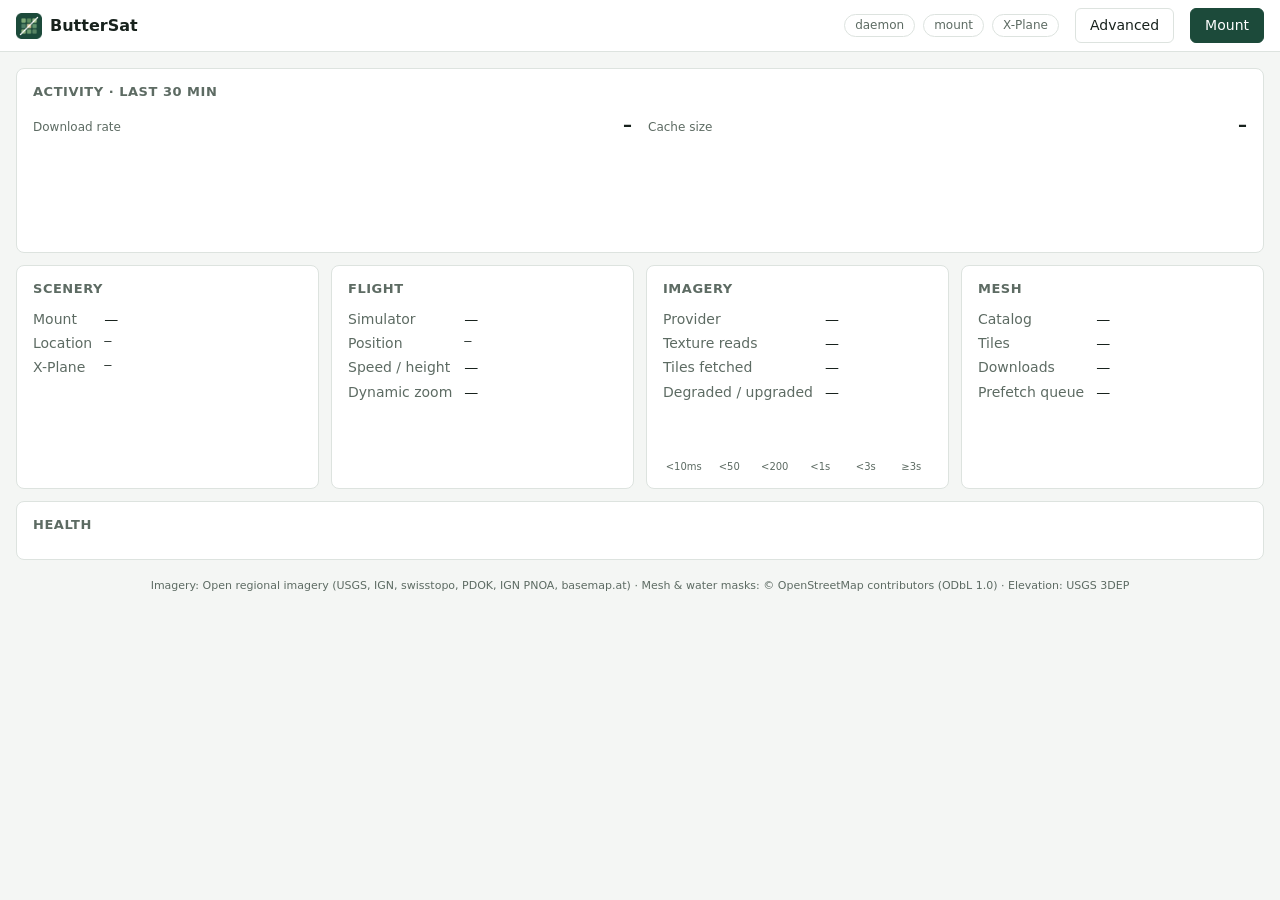
==== crates/xof-ui/ui/index.html @ 01836519 "First-launch dialog: add Bing Maps Aerial (terms acceptance, retirement caveat) Co-Authored-By: Clau" ====
<!doctype html>
<html lang="en">
<head>
  <meta charset="utf-8">
  <meta name="viewport" content="width=device-width, initial-scale=1">
  <title>ButterSat</title>
  <link rel="stylesheet" href="vendor/maplibre-gl-5.24.0/maplibre-gl.css">
  <link rel="stylesheet" href="app.css">
</head>
<body class="simple">
  <header class="topbar">
    <div class="brand"><img src="icon.png" alt=""><span>ButterSat</span></div>
    <div class="pills">
      <span class="pill" id="pill-daemon" title="Background daemon">daemon</span>
      <span class="pill" id="pill-mount" title="Scenery mount">mount</span>
      <span class="pill" id="pill-sim" title="X-Plane 12 Web API">X-Plane</span>
    </div>
    <button id="btn-advanced" title="Show every page: map, flight preparation, packs, settings, logs">Advanced</button>
    <button id="btn-mount" class="primary">Mount</button>
  </header>

  <nav class="side">
    <a href="#overview" class="active">Overview</a>
    <a href="#map">Map</a>
    <a href="#prepare">Prepare flight</a>
    <a href="#packs">Packs</a>
    <a href="#settings">Settings</a>
    <a href="#logs">Logs</a>
    <a href="#about">About</a>
  </nav>

  <main>
    <section id="overview" class="view active">
      <div id="update-banner" class="banner update hidden">
        <span id="update-text"></span>
        <button type="button" id="btn-update" class="primary">Install update</button>
      </div>
      <div id="banner" class="banner hidden"></div>
      <div class="card activity">
        <h3>Activity <span class="muted">· last 30 min</span></h3>
        <div class="charts">
          <figure class="chart" id="ch-rate" aria-label="Download rate over the last 30 minutes">
            <figcaption><span class="label">Download rate</span><span class="value" id="v-rate">–</span></figcaption>
            <svg role="img"></svg>
            <div class="tip hidden"></div>
          </figure>
          <figure class="chart" id="ch-cache" aria-label="Cache size over the last 30 minutes">
            <figcaption><span class="label">Cache size</span><span class="value" id="v-cache">–</span></figcaption>
            <svg role="img"></svg>
            <div class="tip hidden"></div>
          </figure>
        </div>
      </div>
      <div class="grid">
        <div class="card">
          <h3>Scenery</h3>
          <dl>
            <dt>Mount</dt><dd id="o-mounted">—</dd>
            <dt>Location</dt><dd id="o-mountpoint" class="mono">—</dd>
            <dt>X-Plane</dt><dd id="o-xplane" class="mono">—</dd>
          </dl>
        </div>
        <div class="card">
          <h3>Flight</h3>
          <dl>
            <dt>Simulator</dt><dd id="o-sim">—</dd>
            <dt>Position</dt><dd id="o-pos" class="mono">—</dd>
            <dt>Speed / height</dt><dd id="o-spd">—</dd>
            <dt>Dynamic zoom</dt><dd id="o-dz">—</dd>
          </dl>
        </div>
        <div class="card">
          <h3>Imagery</h3>
          <dl>
            <dt>Provider</dt><dd id="o-provider">—</dd>
            <dt>Texture reads</dt><dd id="o-reads">—</dd>
            <dt>Tiles fetched</dt><dd id="o-fetched">—</dd>
            <dt>Degraded / upgraded</dt><dd id="o-degraded">—</dd>
          </dl>
          <div class="hist" id="o-hist" title="Read latency"></div>
          <div class="hist-labels"><span>&lt;10ms</span><span>&lt;50</span><span>&lt;200</span><span>&lt;1s</span><span>&lt;3s</span><span>≥3s</span></div>
        </div>
        <div class="card">
          <h3>Mesh</h3>
          <dl>
            <dt>Catalog</dt><dd id="o-catalog">—</dd>
            <dt>Tiles</dt><dd id="o-tiles">—</dd>
            <dt>Downloads</dt><dd id="o-downloads">—</dd>
            <dt>Prefetch queue</dt><dd id="o-queue">—</dd>
          </dl>
        </div>
      </div>
      <div class="card wide">
        <h3>Health</h3>
        <ul id="health" class="health"></ul>
      </div>
      <footer class="attribution-footer" id="overview-footer">
        <span id="o-attrib-imagery">Imagery: Open regional imagery (USGS, IGN, swisstopo, PDOK, IGN PNOA, basemap.at)</span>
        <span> · </span>
        <span id="o-attrib-mesh">Mesh &amp; water masks: © OpenStreetMap contributors (ODbL 1.0) · Elevation: USGS 3DEP</span>
      </footer>
    </section>

    <section id="map" class="view">
      <div id="mapview"></div>
      <div class="legend">
        <div><i class="sw cat"></i>Mesh available</div>
        <div><i class="sw ready"></i>Mesh downloaded</div>
        <div><i class="sw cache"></i>Imagery cached</div>
        <div><i class="sw pf"></i>Prefetch area</div>
      </div>
    </section>

    <section id="prepare" class="view">
      <div class="card">
        <h3>Prepare departure</h3>
        <p class="muted">Fetch the meshes and imagery around an airport before starting X-Plane, so the first load is quick.</p>
        <form id="f-prepare" class="row">
          <input id="icao" placeholder="ICAO, e.g. KJFK" maxlength="8" autocomplete="off" required>
          <button class="primary">Prepare</button>
        </form>
        <p id="prepare-result" class="result"></p>
      </div>
      <div class="card">
        <h3>SimBrief route</h3>
        <p class="muted">Prefetch meshes and low-resolution imagery along your latest SimBrief flight plan. Flight plan data provided by SimBrief / Navigraph (simbrief.com).</p>
        <form id="f-route" class="row">
          <input id="sb-user" placeholder="SimBrief username or pilot ID" autocomplete="off">
          <button class="primary">Prefetch route</button>
        </form>
        <p id="route-result" class="result"></p>
      </div>
    </section>

    <section id="packs" class="view">
      <div class="card">
        <h3>Imported packs</h3>
        <p class="muted">Optional: Ortho4XP or AutoOrtho packs you built yourself. They take priority over streamed meshes for the tiles they cover.</p>
        <ul id="packs-list" class="list"></ul>
        <button id="btn-import">Import a pack folder…</button>
        <p id="import-result" class="result"></p>
      </div>
      <div class="card">
        <h3>Cache</h3>
        <dl>
          <dt>Imagery</dt><dd id="c-imagery">—</dd>
          <dt>Meshes</dt><dd id="c-mesh">—</dd>
        </dl>
      </div>
    </section>

    <section id="settings" class="view">
      <form id="f-settings" class="card settings">
        <h3>Storage</h3>
        <dl>
          <dt>Cache folder</dt><dd id="st-path" class="mono">–</dd>
          <dt>In use</dt><dd id="st-usage">–</dd>
          <dt>Free on that drive</dt><dd id="st-free">–</dd>
        </dl>
        <div class="row"><button type="button" id="btn-storage">Change folder…</button><span id="st-msg" class="result"></span></div>
        <div id="st-confirm" class="hidden">
          <p id="st-confirm-text"></p>
          <div class="row">
            <button type="button" class="primary" id="st-move">Move the cache there</button>
            <button type="button" id="st-fresh">Start empty there</button>
            <button type="button" id="st-cancel">Cancel</button>
          </div>
        </div>
        <progress id="st-progress" class="hidden" max="100" value="0"></progress>

        <h3>Imagery</h3>
        <label class="check"><input type="checkbox" name="imagery.prefer_open">
          Prefer open government orthophoto imagery where available (US USGS, France IGN, Switzerland swisstopo, Netherlands PDOK, Spain IGN PNOA, Austria basemap.at).</label>
        <label>Global fallback / fixed provider
          <select name="imagery.provider">
            <option value="esri">Esri World Imagery (global fallback — opt-in required)</option>
            <option value="bing">Bing Maps Aerial (global fallback — opt-in required)</option>
            <option value="open">Open regional imagery only (no commercial fallback)</option>
            <option value="usgs">USGS The National Map (US only, public domain)</option>
            <option value="ign">IGN Géoplateforme (France only, Etalab 2.0)</option>
            <option value="swisstopo">swisstopo SWISSIMAGE (Switzerland only, OGD)</option>
            <option value="pdok">PDOK Luchtfoto (Netherlands only, CC BY 4.0)</option>
            <option value="pnoa">IGN PNOA (Spain only, CC BY 4.0)</option>
            <option value="basemap_at">basemap.at (Austria only, CC BY 4.0)</option>
          </select>
        </label>
        <label class="check"><input type="checkbox" name="imagery.provider_notice_accepted">
          <span>I understand that Esri World Imagery and Bing Maps Aerial are commercial services whose public terms do not explicitly grant standalone third-party flight-simulator streaming rights, and I explicitly opt in to fetching from my chosen provider for personal flight-simulation use at my own responsibility. (Until checked, ButterSat never fetches from Esri or Bing.)</span></label>
        <label>Read time budget (ms)<input type="number" name="imagery.deadline_ms" min="200" max="10000" step="100"></label>
        <label>Imagery cache size (GB)<input type="number" name="imagery.cache_size_gb" min="5" max="2000"></label>
        <label>Texture RAM (MB)<input type="number" name="imagery.segment_ram_mb" min="128" max="16384" step="128"></label>

        <h3>Prefetch</h3>
        <label class="check"><input type="checkbox" name="prefetch.enabled"> Prefetch ahead of the aircraft</label>
        <label>Look-ahead (minutes)<input type="number" name="prefetch.lookahead_minutes" min="1" max="30" step="0.5"></label>
        <label class="check"><input type="checkbox" name="prefetch.dynamic_zoom"> Dynamic zoom: lower resolution at cruise</label>
        <label>Dynamic zoom above (ft AGL)<input type="number" name="prefetch.dynamic_zoom_agl_ft" min="1000" max="45000" step="500"></label>
        <label>SimBrief user<input name="simbrief.user" placeholder="optional"></label>

        <h3>Meshes</h3>
        <label class="check"><input type="checkbox" name="mesh.enabled"> Stream meshes from the catalog</label>
        <label>Mesh cache size (GB)<input type="number" name="mesh.cache_size_gb" min="1" max="2000"></label>
        <label>Catalog mirrors (one per line)<textarea name="mesh.mirrors" rows="2"></textarea></label>
        <label>Trusted catalog keys (one per line)<textarea name="mesh.public_keys" rows="2" class="mono"></textarea></label>

        <h3>X-Plane and mount</h3>
        <label>X-Plane 12 folder<input name="xplane.path" placeholder="auto-detected"></label>
        <label>Mount point<input name="mount.path" placeholder="&lt;X-Plane&gt;/Custom Scenery/z_buttersat"></label>
        <label class="check"><input type="checkbox" name="mount.auto_mount"> Mount when the daemon starts</label>
        <label class="check"><input type="checkbox" name="mount.manage_scenery_packs"> Keep the scenery_packs.ini entry up to date</label>
        <label class="check"><input type="checkbox" name="startup.start_at_login"> Start the ButterSat service when I log in</label>

        <div class="row end"><span id="settings-result" class="result"></span><button class="primary">Save</button></div>
      </form>
    </section>

    <section id="logs" class="view">
      <div class="card wide"><h3>Daemon log</h3><pre id="log" class="log"></pre></div>
    </section>

    <section id="about" class="view">
      <div class="card">
        <h3>ButterSat <span id="about-version"></span></h3>
        <p>Streamed orthophoto scenery for X-Plane 12. Open source under the MIT licence.</p>
        <div class="row">
          <button type="button" id="btn-check-update">Check for updates</button>
          <span id="about-update" class="result"></span>
        </div>
        <p id="about-active-attrib" class="muted"></p>
        <ul id="notices" class="list small"></ul>
      </div>
    </section>
  </main>

  <div id="first-run" class="modal hidden" role="dialog" aria-modal="true" aria-labelledby="fr-title">
    <div class="modal-card">
      <h2 id="fr-title">Choose your imagery</h2>
      <p class="muted">ButterSat builds X-Plane's ground textures from aerial imagery. You can change this later in Settings.</p>
      <button type="button" class="choice" id="fr-open">
        <strong>Open imagery (free)</strong>
        <span>Government aerial photos where they exist: USGS in the United States (up to zoom 16, softer around airports), and France, Switzerland, the Netherlands, Spain and Austria. Elsewhere X-Plane's own scenery stays in place.</span>
      </button>
      <button type="button" class="choice" id="fr-esri">
        <strong>Esri World Imagery (sharper, worldwide)</strong>
        <span>Higher resolution almost everywhere, including ZL17 around airports. Esri's terms of use apply to this imagery.</span>
      </button>
      <button type="button" class="choice" id="fr-bing">
        <strong>Bing Maps Aerial (worldwide)</strong>
        <span>Microsoft's aerial imagery, similar coverage to Esri. Microsoft's terms of use apply, and Microsoft is winding down this service, so it may stop working.</span>
      </button>
      <label class="check fr-accept hidden" id="fr-accept-row"><input type="checkbox" id="fr-accept">
        I have read <a href="#" id="fr-terms"><span id="fr-terms-name">Esri's</span> terms of use</a> and use the imagery for personal flight simulation only.</label>
      <div class="row end">
        <span id="fr-result" class="result"></span>
        <button type="button" class="primary hidden" id="fr-confirm">Use Esri imagery</button>
      </div>
    </div>
  </div>

  <script src="vendor/maplibre-gl-5.24.0/maplibre-gl.js"></script>
  <script src="app.js"></script>
</body>
</html>
---- crates/xof-ui/ui/vendor/maplibre-gl-5.24.0/maplibre-gl.css ----
.maplibregl-map{font:12px/20px Helvetica Neue,Arial,Helvetica,sans-serif;overflow:hidden;position:relative;-webkit-tap-highlight-color:rgb(0 0 0/0)}.maplibregl-canvas{left:0;position:absolute;top:0}.maplibregl-map:fullscreen{height:100%;width:100%}.maplibregl-ctrl-group button.maplibregl-ctrl-compass{touch-action:none}.maplibregl-canvas-container.maplibregl-interactive,.maplibregl-ctrl-group button.maplibregl-ctrl-compass{cursor:grab;-webkit-user-select:none;-moz-user-select:none;user-select:none}.maplibregl-canvas-container.maplibregl-interactive.maplibregl-track-pointer{cursor:pointer}.maplibregl-canvas-container.maplibregl-interactive:active,.maplibregl-ctrl-group button.maplibregl-ctrl-compass:active{cursor:grabbing}.maplibregl-canvas-container.maplibregl-touch-zoom-rotate,.maplibregl-canvas-container.maplibregl-touch-zoom-rotate .maplibregl-canvas{touch-action:pan-x pan-y}.maplibregl-canvas-container.maplibregl-touch-drag-pan,.maplibregl-canvas-container.maplibregl-touch-drag-pan .maplibregl-canvas{touch-action:pinch-zoom}.maplibregl-canvas-container.maplibregl-touch-zoom-rotate.maplibregl-touch-drag-pan,.maplibregl-canvas-container.maplibregl-touch-zoom-rotate.maplibregl-touch-drag-pan .maplibregl-canvas{touch-action:none}.maplibregl-canvas-container.maplibregl-touch-drag-pan.maplibregl-cooperative-gestures,.maplibregl-canvas-container.maplibregl-touch-drag-pan.maplibregl-cooperative-gestures .maplibregl-canvas{touch-action:pan-x pan-y}.maplibregl-ctrl-bottom-left,.maplibregl-ctrl-bottom-right,.maplibregl-ctrl-top-left,.maplibregl-ctrl-top-right{pointer-events:none;position:absolute;z-index:2}.maplibregl-ctrl-top-left{left:0;top:0}.maplibregl-ctrl-top-right{right:0;top:0}.maplibregl-ctrl-bottom-left{bottom:0;left:0}.maplibregl-ctrl-bottom-right{bottom:0;right:0}.maplibregl-ctrl{clear:both;pointer-events:auto;transform:translate(0)}.maplibregl-ctrl-top-left .maplibregl-ctrl{float:left;margin:10px 0 0 10px}.maplibregl-ctrl-top-right .maplibregl-ctrl{float:right;margin:10px 10px 0 0}.maplibregl-ctrl-bottom-left .maplibregl-ctrl{float:left;margin:0 0 10px 10px}.maplibregl-ctrl-bottom-right .maplibregl-ctrl{float:right;margin:0 10px 10px 0}.maplibregl-ctrl-group{background:#fff;border-radius:4px}.maplibregl-ctrl-group:not(:empty){box-shadow:0 0 0 2px rgba(0,0,0,.1)}@media (forced-colors:active){.maplibregl-ctrl-group:not(:empty){box-shadow:0 0 0 2px ButtonText}}.maplibregl-ctrl-group button{background-color:transparent;border:0;box-sizing:border-box;cursor:pointer;display:block;height:29px;outline:none;padding:0;width:29px}.maplibregl-ctrl-group button+button{border-top:1px solid #ddd}.maplibregl-ctrl button .maplibregl-ctrl-icon{background-position:50%;background-repeat:no-repeat;display:block;height:100%;width:100%}@media (forced-colors:active){.maplibregl-ctrl-icon{background-color:transparent}.maplibregl-ctrl-group button+button{border-top:1px solid ButtonText}}.maplibregl-ctrl button::-moz-focus-inner{border:0;padding:0}.maplibregl-ctrl-attrib-button:focus,.maplibregl-ctrl-group button:focus{box-shadow:0 0 2px 2px #0096ff}.maplibregl-ctrl button:disabled{cursor:not-allowed}.maplibregl-ctrl button:disabled .maplibregl-ctrl-icon{opacity:.25}@media (hover:hover){.maplibregl-ctrl button:not(:disabled):hover{background-color:rgba(0,0,0,.05)}}.maplibregl-ctrl button:not(:disabled):active{background-color:rgba(0,0,0,.05)}.maplibregl-ctrl-group button:focus:focus-visible{box-shadow:0 0 2px 2px #0096ff}.maplibregl-ctrl-group button:focus:not(:focus-visible){box-shadow:none}.maplibregl-ctrl-group button:focus:first-child{border-radius:4px 4px 0 0}.maplibregl-ctrl-group button:focus:last-child{border-radius:0 0 4px 4px}.maplibregl-ctrl-group button:focus:only-child{border-radius:inherit}.maplibregl-ctrl button.maplibregl-ctrl-zoom-out .maplibregl-ctrl-icon{background-image:url("data:image/svg+xml;charset=utf-8,%3Csvg xmlns='http://www.w3.org/2000/svg' width='29' height='29' fill='%23333' viewBox='0 0 29 29'%3E%3Cpath d='M10 13c-.75 0-1.5.75-1.5 1.5S9.25 16 10 16h9c.75 0 1.5-.75 1.5-1.5S19.75 13 19 13z'/%3E%3C/svg%3E")}.maplibregl-ctrl button.maplibregl-ctrl-zoom-in .maplibregl-ctrl-icon{background-image:url("data:image/svg+xml;charset=utf-8,%3Csvg xmlns='http://www.w3.org/2000/svg' width='29' height='29' fill='%23333' viewBox='0 0 29 29'%3E%3Cpath d='M14.5 8.5c-.75 0-1.5.75-1.5 1.5v3h-3c-.75 0-1.5.75-1.5 1.5S9.25 16 10 16h3v3c0 .75.75 1.5 1.5 1.5S16 19.75 16 19v-3h3c.75 0 1.5-.75 1.5-1.5S19.75 13 19 13h-3v-3c0-.75-.75-1.5-1.5-1.5'/%3E%3C/svg%3E")}@media (forced-colors:active){.maplibregl-ctrl button.maplibregl-ctrl-zoom-out .maplibregl-ctrl-icon{background-image:url("data:image/svg+xml;charset=utf-8,%3Csvg xmlns='http://www.w3.org/2000/svg' width='29' height='29' fill='%23fff' viewBox='0 0 29 29'%3E%3Cpath d='M10 13c-.75 0-1.5.75-1.5 1.5S9.25 16 10 16h9c.75 0 1.5-.75 1.5-1.5S19.75 13 19 13z'/%3E%3C/svg%3E")}.maplibregl-ctrl button.maplibregl-ctrl-zoom-in .maplibregl-ctrl-icon{background-image:url("data:image/svg+xml;charset=utf-8,%3Csvg xmlns='http://www.w3.org/2000/svg' width='29' height='29' fill='%23fff' viewBox='0 0 29 29'%3E%3Cpath d='M14.5 8.5c-.75 0-1.5.75-1.5 1.5v3h-3c-.75 0-1.5.75-1.5 1.5S9.25 16 10 16h3v3c0 .75.75 1.5 1.5 1.5S16 19.75 16 19v-3h3c.75 0 1.5-.75 1.5-1.5S19.75 13 19 13h-3v-3c0-.75-.75-1.5-1.5-1.5'/%3E%3C/svg%3E")}}@media (forced-colors:active) and (prefers-color-scheme:light){.maplibregl-ctrl button.maplibregl-ctrl-zoom-out .maplibregl-ctrl-icon{background-image:url("data:image/svg+xml;charset=utf-8,%3Csvg xmlns='http://www.w3.org/2000/svg' width='29' height='29' viewBox='0 0 29 29'%3E%3Cpath d='M10 13c-.75 0-1.5.75-1.5 1.5S9.25 16 10 16h9c.75 0 1.5-.75 1.5-1.5S19.75 13 19 13z'/%3E%3C/svg%3E")}.maplibregl-ctrl button.maplibregl-ctrl-zoom-in .maplibregl-ctrl-icon{background-image:url("data:image/svg+xml;charset=utf-8,%3Csvg xmlns='http://www.w3.org/2000/svg' width='29' height='29' viewBox='0 0 29 29'%3E%3Cpath d='M14.5 8.5c-.75 0-1.5.75-1.5 1.5v3h-3c-.75 0-1.5.75-1.5 1.5S9.25 16 10 16h3v3c0 .75.75 1.5 1.5 1.5S16 19.75 16 19v-3h3c.75 0 1.5-.75 1.5-1.5S19.75 13 19 13h-3v-3c0-.75-.75-1.5-1.5-1.5'/%3E%3C/svg%3E")}}.maplibregl-ctrl button.maplibregl-ctrl-fullscreen .maplibregl-ctrl-icon{background-image:url("data:image/svg+xml;charset=utf-8,%3Csvg xmlns='http://www.w3.org/2000/svg' width='29' height='29' fill='%23333' viewBox='0 0 29 29'%3E%3Cpath d='M24 16v5.5c0 1.75-.75 2.5-2.5 2.5H16v-1l3-1.5-4-5.5 1-1 5.5 4 1.5-3zM6 16l1.5 3 5.5-4 1 1-4 5.5 3 1.5v1H7.5C5.75 24 5 23.25 5 21.5V16zm7-11v1l-3 1.5 4 5.5-1 1-5.5-4L6 13H5V7.5C5 5.75 5.75 5 7.5 5zm11 2.5c0-1.75-.75-2.5-2.5-2.5H16v1l3 1.5-4 5.5 1 1 5.5-4 1.5 3h1z'/%3E%3C/svg%3E")}.maplibregl-ctrl button.maplibregl-ctrl-shrink .maplibregl-ctrl-icon{background-image:url("data:image/svg+xml;charset=utf-8,%3Csvg xmlns='http://www.w3.org/2000/svg' width='29' height='29' viewBox='0 0 29 29'%3E%3Cpath d='M18.5 16c-1.75 0-2.5.75-2.5 2.5V24h1l1.5-3 5.5 4 1-1-4-5.5 3-1.5v-1zM13 18.5c0-1.75-.75-2.5-2.5-2.5H5v1l3 1.5L4 24l1 1 5.5-4 1.5 3h1zm3-8c0 1.75.75 2.5 2.5 2.5H24v-1l-3-1.5L25 5l-1-1-5.5 4L17 5h-1zM10.5 13c1.75 0 2.5-.75 2.5-2.5V5h-1l-1.5 3L5 4 4 5l4 5.5L5 12v1z'/%3E%3C/svg%3E")}@media (forced-colors:active){.maplibregl-ctrl button.maplibregl-ctrl-fullscreen .maplibregl-ctrl-icon{background-image:url("data:image/svg+xml;charset=utf-8,%3Csvg xmlns='http://www.w3.org/2000/svg' width='29' height='29' fill='%23fff' viewBox='0 0 29 29'%3E%3Cpath d='M24 16v5.5c0 1.75-.75 2.5-2.5 2.5H16v-1l3-1.5-4-5.5 1-1 5.5 4 1.5-3zM6 16l1.5 3 5.5-4 1 1-4 5.5 3 1.5v1H7.5C5.75 24 5 23.25 5 21.5V16zm7-11v1l-3 1.5 4 5.5-1 1-5.5-4L6 13H5V7.5C5 5.75 5.75 5 7.5 5zm11 2.5c0-1.75-.75-2.5-2.5-2.5H16v1l3 1.5-4 5.5 1 1 5.5-4 1.5 3h1z'/%3E%3C/svg%3E")}.maplibregl-ctrl button.maplibregl-ctrl-shrink .maplibregl-ctrl-icon{background-image:url("data:image/svg+xml;charset=utf-8,%3Csvg xmlns='http://www.w3.org/2000/svg' width='29' height='29' fill='%23fff' viewBox='0 0 29 29'%3E%3Cpath d='M18.5 16c-1.75 0-2.5.75-2.5 2.5V24h1l1.5-3 5.5 4 1-1-4-5.5 3-1.5v-1zM13 18.5c0-1.75-.75-2.5-2.5-2.5H5v1l3 1.5L4 24l1 1 5.5-4 1.5 3h1zm3-8c0 1.75.75 2.5 2.5 2.5H24v-1l-3-1.5L25 5l-1-1-5.5 4L17 5h-1zM10.5 13c1.75 0 2.5-.75 2.5-2.5V5h-1l-1.5 3L5 4 4 5l4 5.5L5 12v1z'/%3E%3C/svg%3E")}}@media (forced-colors:active) and (prefers-color-scheme:light){.maplibregl-ctrl button.maplibregl-ctrl-fullscreen .maplibregl-ctrl-icon{background-image:url("data:image/svg+xml;charset=utf-8,%3Csvg xmlns='http://www.w3.org/2000/svg' width='29' height='29' viewBox='0 0 29 29'%3E%3Cpath d='M24 16v5.5c0 1.75-.75 2.5-2.5 2.5H16v-1l3-1.5-4-5.5 1-1 5.5 4 1.5-3zM6 16l1.5 3 5.5-4 1 1-4 5.5 3 1.5v1H7.5C5.75 24 5 23.25 5 21.5V16zm7-11v1l-3 1.5 4 5.5-1 1-5.5-4L6 13H5V7.5C5 5.75 5.75 5 7.5 5zm11 2.5c0-1.75-.75-2.5-2.5-2.5H16v1l3 1.5-4 5.5 1 1 5.5-4 1.5 3h1z'/%3E%3C/svg%3E")}.maplibregl-ctrl button.maplibregl-ctrl-shrink .maplibregl-ctrl-icon{background-image:url("data:image/svg+xml;charset=utf-8,%3Csvg xmlns='http://www.w3.org/2000/svg' width='29' height='29' viewBox='0 0 29 29'%3E%3Cpath d='M18.5 16c-1.75 0-2.5.75-2.5 2.5V24h1l1.5-3 5.5 4 1-1-4-5.5 3-1.5v-1zM13 18.5c0-1.75-.75-2.5-2.5-2.5H5v1l3 1.5L4 24l1 1 5.5-4 1.5 3h1zm3-8c0 1.75.75 2.5 2.5 2.5H24v-1l-3-1.5L25 5l-1-1-5.5 4L17 5h-1zM10.5 13c1.75 0 2.5-.75 2.5-2.5V5h-1l-1.5 3L5 4 4 5l4 5.5L5 12v1z'/%3E%3C/svg%3E")}}.maplibregl-ctrl button.maplibregl-ctrl-compass .maplibregl-ctrl-icon{background-image:url("data:image/svg+xml;charset=utf-8,%3Csvg xmlns='http://www.w3.org/2000/svg' width='29' height='29' fill='%23333' viewBox='0 0 29 29'%3E%3Cpath d='m10.5 14 4-8 4 8z'/%3E%3Cpath fill='%23ccc' d='m10.5 16 4 8 4-8z'/%3E%3C/svg%3E")}@media (forced-colors:active){.maplibregl-ctrl button.maplibregl-ctrl-compass .maplibregl-ctrl-icon{background-image:url("data:image/svg+xml;charset=utf-8,%3Csvg xmlns='http://www.w3.org/2000/svg' width='29' height='29' fill='%23fff' viewBox='0 0 29 29'%3E%3Cpath d='m10.5 14 4-8 4 8z'/%3E%3Cpath fill='%23ccc' d='m10.5 16 4 8 4-8z'/%3E%3C/svg%3E")}}@media (forced-colors:active) and (prefers-color-scheme:light){.maplibregl-ctrl button.maplibregl-ctrl-compass .maplibregl-ctrl-icon{background-image:url("data:image/svg+xml;charset=utf-8,%3Csvg xmlns='http://www.w3.org/2000/svg' width='29' height='29' viewBox='0 0 29 29'%3E%3Cpath d='m10.5 14 4-8 4 8z'/%3E%3Cpath fill='%23ccc' d='m10.5 16 4 8 4-8z'/%3E%3C/svg%3E")}}.maplibregl-ctrl button.maplibregl-ctrl-globe .maplibregl-ctrl-icon{background-image:url("data:image/svg+xml;charset=utf-8,%3Csvg xmlns='http://www.w3.org/2000/svg' width='22' height='22' fill='none' stroke='%23333' viewBox='0 0 22 22'%3E%3Ccircle cx='11' cy='11' r='8.5'/%3E%3Cpath d='M17.5 11c0 4.819-3.02 8.5-6.5 8.5S4.5 15.819 4.5 11 7.52 2.5 11 2.5s6.5 3.681 6.5 8.5Z'/%3E%3Cpath d='M13.5 11c0 2.447-.331 4.64-.853 6.206-.262.785-.562 1.384-.872 1.777-.314.399-.58.517-.775.517s-.461-.118-.775-.517c-.31-.393-.61-.992-.872-1.777C8.831 15.64 8.5 13.446 8.5 11s.331-4.64.853-6.206c.262-.785.562-1.384.872-1.777.314-.399.58-.517.775-.517s.461.118.775.517c.31.393.61.992.872 1.777.522 1.565.853 3.76.853 6.206Z'/%3E%3Cpath d='M11 7.5c-1.909 0-3.622-.166-4.845-.428-.616-.132-1.08-.283-1.379-.434a1.3 1.3 0 0 1-.224-.138q.07-.058.224-.138c.299-.151.763-.302 1.379-.434C7.378 5.666 9.091 5.5 11 5.5s3.622.166 4.845.428c.616.132 1.08.283 1.379.434.105.053.177.1.224.138q-.07.058-.224.138c-.299.151-.763.302-1.379.434-1.223.262-2.936.428-4.845.428ZM4.486 6.436ZM11 16.5c-1.909 0-3.622-.166-4.845-.428-.616-.132-1.08-.283-1.379-.434a1.3 1.3 0 0 1-.224-.138 1.3 1.3 0 0 1 .224-.138c.299-.151.763-.302 1.379-.434C7.378 14.666 9.091 14.5 11 14.5s3.622.166 4.845.428c.616.132 1.08.283 1.379.434.105.053.177.1.224.138a1.3 1.3 0 0 1-.224.138c-.299.151-.763.302-1.379.434-1.223.262-2.936.428-4.845.428Zm-6.514-1.064ZM11 12.5c-2.46 0-4.672-.222-6.255-.574-.796-.177-1.406-.38-1.805-.59a1.5 1.5 0 0 1-.39-.272.3.3 0 0 1-.047-.064.3.3 0 0 1 .048-.064c.066-.073.189-.167.389-.272.399-.21 1.009-.413 1.805-.59C6.328 9.722 8.54 9.5 11 9.5s4.672.222 6.256.574c.795.177 1.405.38 1.804.59.2.105.323.2.39.272a.3.3 0 0 1 .047.064.3.3 0 0 1-.048.064 1.4 1.4 0 0 1-.389.272c-.399.21-1.009.413-1.804.59-1.584.352-3.796.574-6.256.574Zm-8.501-1.51v.002zm0 .018v.002zm17.002.002v-.002zm0-.018v-.002z'/%3E%3C/svg%3E")}.maplibregl-ctrl button.maplibregl-ctrl-globe-enabled .maplibregl-ctrl-icon{background-image:url("data:image/svg+xml;charset=utf-8,%3Csvg xmlns='http://www.w3.org/2000/svg' width='22' height='22' fill='none' stroke='%2333b5e5' viewBox='0 0 22 22'%3E%3Ccircle cx='11' cy='11' r='8.5'/%3E%3Cpath d='M17.5 11c0 4.819-3.02 8.5-6.5 8.5S4.5 15.819 4.5 11 7.52 2.5 11 2.5s6.5 3.681 6.5 8.5Z'/%3E%3Cpath d='M13.5 11c0 2.447-.331 4.64-.853 6.206-.262.785-.562 1.384-.872 1.777-.314.399-.58.517-.775.517s-.461-.118-.775-.517c-.31-.393-.61-.992-.872-1.777C8.831 15.64 8.5 13.446 8.5 11s.331-4.64.853-6.206c.262-.785.562-1.384.872-1.777.314-.399.58-.517.775-.517s.461.118.775.517c.31.393.61.992.872 1.777.522 1.565.853 3.76.853 6.206Z'/%3E%3Cpath d='M11 7.5c-1.909 0-3.622-.166-4.845-.428-.616-.132-1.08-.283-1.379-.434a1.3 1.3 0 0 1-.224-.138q.07-.058.224-.138c.299-.151.763-.302 1.379-.434C7.378 5.666 9.091 5.5 11 5.5s3.622.166 4.845.428c.616.132 1.08.283 1.379.434.105.053.177.1.224.138q-.07.058-.224.138c-.299.151-.763.302-1.379.434-1.223.262-2.936.428-4.845.428ZM4.486 6.436ZM11 16.5c-1.909 0-3.622-.166-4.845-.428-.616-.132-1.08-.283-1.379-.434a1.3 1.3 0 0 1-.224-.138 1.3 1.3 0 0 1 .224-.138c.299-.151.763-.302 1.379-.434C7.378 14.666 9.091 14.5 11 14.5s3.622.166 4.845.428c.616.132 1.08.283 1.379.434.105.053.177.1.224.138a1.3 1.3 0 0 1-.224.138c-.299.151-.763.302-1.379.434-1.223.262-2.936.428-4.845.428Zm-6.514-1.064ZM11 12.5c-2.46 0-4.672-.222-6.255-.574-.796-.177-1.406-.38-1.805-.59a1.5 1.5 0 0 1-.39-.272.3.3 0 0 1-.047-.064.3.3 0 0 1 .048-.064c.066-.073.189-.167.389-.272.399-.21 1.009-.413 1.805-.59C6.328 9.722 8.54 9.5 11 9.5s4.672.222 6.256.574c.795.177 1.405.38 1.804.59.2.105.323.2.39.272a.3.3 0 0 1 .047.064.3.3 0 0 1-.048.064 1.4 1.4 0 0 1-.389.272c-.399.21-1.009.413-1.804.59-1.584.352-3.796.574-6.256.574Zm-8.501-1.51v.002zm0 .018v.002zm17.002.002v-.002zm0-.018v-.002z'/%3E%3C/svg%3E")}.maplibregl-ctrl button.maplibregl-ctrl-terrain .maplibregl-ctrl-icon{background-image:url("data:image/svg+xml;charset=utf-8,%3Csvg xmlns='http://www.w3.org/2000/svg' width='22' height='22' fill='%23333' viewBox='0 0 22 22'%3E%3Cpath d='m1.754 13.406 4.453-4.851 3.09 3.09 3.281 3.277.969-.969-3.309-3.312 3.844-4.121 6.148 6.886h1.082v-.855l-7.207-8.07-4.84 5.187L6.169 6.57l-5.48 5.965v.871ZM.688 16.844h20.625v1.375H.688Zm0 0'/%3E%3C/svg%3E")}.maplibregl-ctrl button.maplibregl-ctrl-terrain-enabled .maplibregl-ctrl-icon{background-image:url("data:image/svg+xml;charset=utf-8,%3Csvg xmlns='http://www.w3.org/2000/svg' width='22' height='22' fill='%2333b5e5' viewBox='0 0 22 22'%3E%3Cpath d='m1.754 13.406 4.453-4.851 3.09 3.09 3.281 3.277.969-.969-3.309-3.312 3.844-4.121 6.148 6.886h1.082v-.855l-7.207-8.07-4.84 5.187L6.169 6.57l-5.48 5.965v.871ZM.688 16.844h20.625v1.375H.688Zm0 0'/%3E%3C/svg%3E")}.maplibregl-ctrl button.maplibregl-ctrl-geolocate .maplibregl-ctrl-icon{background-image:url("data:image/svg+xml;charset=utf-8,%3Csvg xmlns='http://www.w3.org/2000/svg' width='29' height='29' fill='%23333' viewBox='0 0 20 20'%3E%3Cpath d='M10 4C9 4 9 5 9 5v.1A5 5 0 0 0 5.1 9H5s-1 0-1 1 1 1 1 1h.1A5 5 0 0 0 9 14.9v.1s0 1 1 1 1-1 1-1v-.1a5 5 0 0 0 3.9-3.9h.1s1 0 1-1-1-1-1-1h-.1A5 5 0 0 0 11 5.1V5s0-1-1-1m0 2.5a3.5 3.5 0 1 1 0 7 3.5 3.5 0 1 1 0-7'/%3E%3Ccircle cx='10' cy='10' r='2'/%3E%3C/svg%3E")}.maplibregl-ctrl button.maplibregl-ctrl-geolocate:disabled .maplibregl-ctrl-icon{background-image:url("data:image/svg+xml;charset=utf-8,%3Csvg xmlns='http://www.w3.org/2000/svg' width='29' height='29' fill='%23aaa' viewBox='0 0 20 20'%3E%3Cpath d='M10 4C9 4 9 5 9 5v.1A5 5 0 0 0 5.1 9H5s-1 0-1 1 1 1 1 1h.1A5 5 0 0 0 9 14.9v.1s0 1 1 1 1-1 1-1v-.1a5 5 0 0 0 3.9-3.9h.1s1 0 1-1-1-1-1-1h-.1A5 5 0 0 0 11 5.1V5s0-1-1-1m0 2.5a3.5 3.5 0 1 1 0 7 3.5 3.5 0 1 1 0-7'/%3E%3Ccircle cx='10' cy='10' r='2'/%3E%3Cpath fill='red' d='m14 5 1 1-9 9-1-1z'/%3E%3C/svg%3E")}.maplibregl-ctrl button.maplibregl-ctrl-geolocate.maplibregl-ctrl-geolocate-active .maplibregl-ctrl-icon{background-image:url("data:image/svg+xml;charset=utf-8,%3Csvg xmlns='http://www.w3.org/2000/svg' width='29' height='29' fill='%2333b5e5' viewBox='0 0 20 20'%3E%3Cpath d='M10 4C9 4 9 5 9 5v.1A5 5 0 0 0 5.1 9H5s-1 0-1 1 1 1 1 1h.1A5 5 0 0 0 9 14.9v.1s0 1 1 1 1-1 1-1v-.1a5 5 0 0 0 3.9-3.9h.1s1 0 1-1-1-1-1-1h-.1A5 5 0 0 0 11 5.1V5s0-1-1-1m0 2.5a3.5 3.5 0 1 1 0 7 3.5 3.5 0 1 1 0-7'/%3E%3Ccircle cx='10' cy='10' r='2'/%3E%3C/svg%3E")}.maplibregl-ctrl button.maplibregl-ctrl-geolocate.maplibregl-ctrl-geolocate-active-error .maplibregl-ctrl-icon{background-image:url("data:image/svg+xml;charset=utf-8,%3Csvg xmlns='http://www.w3.org/2000/svg' width='29' height='29' fill='%23e58978' viewBox='0 0 20 20'%3E%3Cpath d='M10 4C9 4 9 5 9 5v.1A5 5 0 0 0 5.1 9H5s-1 0-1 1 1 1 1 1h.1A5 5 0 0 0 9 14.9v.1s0 1 1 1 1-1 1-1v-.1a5 5 0 0 0 3.9-3.9h.1s1 0 1-1-1-1-1-1h-.1A5 5 0 0 0 11 5.1V5s0-1-1-1m0 2.5a3.5 3.5 0 1 1 0 7 3.5 3.5 0 1 1 0-7'/%3E%3Ccircle cx='10' cy='10' r='2'/%3E%3C/svg%3E")}.maplibregl-ctrl button.maplibregl-ctrl-geolocate.maplibregl-ctrl-geolocate-background .maplibregl-ctrl-icon{background-image:url("data:image/svg+xml;charset=utf-8,%3Csvg xmlns='http://www.w3.org/2000/svg' width='29' height='29' fill='%2333b5e5' viewBox='0 0 20 20'%3E%3Cpath d='M10 4C9 4 9 5 9 5v.1A5 5 0 0 0 5.1 9H5s-1 0-1 1 1 1 1 1h.1A5 5 0 0 0 9 14.9v.1s0 1 1 1 1-1 1-1v-.1a5 5 0 0 0 3.9-3.9h.1s1 0 1-1-1-1-1-1h-.1A5 5 0 0 0 11 5.1V5s0-1-1-1m0 2.5a3.5 3.5 0 1 1 0 7 3.5 3.5 0 1 1 0-7'/%3E%3C/svg%3E")}.maplibregl-ctrl button.maplibregl-ctrl-geolocate.maplibregl-ctrl-geolocate-background-error .maplibregl-ctrl-icon{background-image:url("data:image/svg+xml;charset=utf-8,%3Csvg xmlns='http://www.w3.org/2000/svg' width='29' height='29' fill='%23e54e33' viewBox='0 0 20 20'%3E%3Cpath d='M10 4C9 4 9 5 9 5v.1A5 5 0 0 0 5.1 9H5s-1 0-1 1 1 1 1 1h.1A5 5 0 0 0 9 14.9v.1s0 1 1 1 1-1 1-1v-.1a5 5 0 0 0 3.9-3.9h.1s1 0 1-1-1-1-1-1h-.1A5 5 0 0 0 11 5.1V5s0-1-1-1m0 2.5a3.5 3.5 0 1 1 0 7 3.5 3.5 0 1 1 0-7'/%3E%3C/svg%3E")}.maplibregl-ctrl button.maplibregl-ctrl-geolocate.maplibregl-ctrl-geolocate-waiting .maplibregl-ctrl-icon{animation:maplibregl-spin 2s linear infinite}@media (forced-colors:active){.maplibregl-ctrl button.maplibregl-ctrl-geolocate .maplibregl-ctrl-icon{background-image:url("data:image/svg+xml;charset=utf-8,%3Csvg xmlns='http://www.w3.org/2000/svg' width='29' height='29' fill='%23fff' viewBox='0 0 20 20'%3E%3Cpath d='M10 4C9 4 9 5 9 5v.1A5 5 0 0 0 5.1 9H5s-1 0-1 1 1 1 1 1h.1A5 5 0 0 0 9 14.9v.1s0 1 1 1 1-1 1-1v-.1a5 5 0 0 0 3.9-3.9h.1s1 0 1-1-1-1-1-1h-.1A5 5 0 0 0 11 5.1V5s0-1-1-1m0 2.5a3.5 3.5 0 1 1 0 7 3.5 3.5 0 1 1 0-7'/%3E%3Ccircle cx='10' cy='10' r='2'/%3E%3C/svg%3E")}.maplibregl-ctrl button.maplibregl-ctrl-geolocate:disabled .maplibregl-ctrl-icon{background-image:url("data:image/svg+xml;charset=utf-8,%3Csvg xmlns='http://www.w3.org/2000/svg' width='29' height='29' fill='%23999' viewBox='0 0 20 20'%3E%3Cpath d='M10 4C9 4 9 5 9 5v.1A5 5 0 0 0 5.1 9H5s-1 0-1 1 1 1 1 1h.1A5 5 0 0 0 9 14.9v.1s0 1 1 1 1-1 1-1v-.1a5 5 0 0 0 3.9-3.9h.1s1 0 1-1-1-1-1-1h-.1A5 5 0 0 0 11 5.1V5s0-1-1-1m0 2.5a3.5 3.5 0 1 1 0 7 3.5 3.5 0 1 1 0-7'/%3E%3Ccircle cx='10' cy='10' r='2'/%3E%3Cpath fill='red' d='m14 5 1 1-9 9-1-1z'/%3E%3C/svg%3E")}.maplibregl-ctrl button.maplibregl-ctrl-geolocate.maplibregl-ctrl-geolocate-active .maplibregl-ctrl-icon{background-image:url("data:image/svg+xml;charset=utf-8,%3Csvg xmlns='http://www.w3.org/2000/svg' width='29' height='29' fill='%2333b5e5' viewBox='0 0 20 20'%3E%3Cpath d='M10 4C9 4 9 5 9 5v.1A5 5 0 0 0 5.1 9H5s-1 0-1 1 1 1 1 1h.1A5 5 0 0 0 9 14.9v.1s0 1 1 1 1-1 1-1v-.1a5 5 0 0 0 3.9-3.9h.1s1 0 1-1-1-1-1-1h-.1A5 5 0 0 0 11 5.1V5s0-1-1-1m0 2.5a3.5 3.5 0 1 1 0 7 3.5 3.5 0 1 1 0-7'/%3E%3Ccircle cx='10' cy='10' r='2'/%3E%3C/svg%3E")}.maplibregl-ctrl button.maplibregl-ctrl-geolocate.maplibregl-ctrl-geolocate-active-error .maplibregl-ctrl-icon{background-image:url("data:image/svg+xml;charset=utf-8,%3Csvg xmlns='http://www.w3.org/2000/svg' width='29' height='29' fill='%23e58978' viewBox='0 0 20 20'%3E%3Cpath d='M10 4C9 4 9 5 9 5v.1A5 5 0 0 0 5.1 9H5s-1 0-1 1 1 1 1 1h.1A5 5 0 0 0 9 14.9v.1s0 1 1 1 1-1 1-1v-.1a5 5 0 0 0 3.9-3.9h.1s1 0 1-1-1-1-1-1h-.1A5 5 0 0 0 11 5.1V5s0-1-1-1m0 2.5a3.5 3.5 0 1 1 0 7 3.5 3.5 0 1 1 0-7'/%3E%3Ccircle cx='10' cy='10' r='2'/%3E%3C/svg%3E")}.maplibregl-ctrl button.maplibregl-ctrl-geolocate.maplibregl-ctrl-geolocate-background .maplibregl-ctrl-icon{background-image:url("data:image/svg+xml;charset=utf-8,%3Csvg xmlns='http://www.w3.org/2000/svg' width='29' height='29' fill='%2333b5e5' viewBox='0 0 20 20'%3E%3Cpath d='M10 4C9 4 9 5 9 5v.1A5 5 0 0 0 5.1 9H5s-1 0-1 1 1 1 1 1h.1A5 5 0 0 0 9 14.9v.1s0 1 1 1 1-1 1-1v-.1a5 5 0 0 0 3.9-3.9h.1s1 0 1-1-1-1-1-1h-.1A5 5 0 0 0 11 5.1V5s0-1-1-1m0 2.5a3.5 3.5 0 1 1 0 7 3.5 3.5 0 1 1 0-7'/%3E%3C/svg%3E")}.maplibregl-ctrl button.maplibregl-ctrl-geolocate.maplibregl-ctrl-geolocate-background-error .maplibregl-ctrl-icon{background-image:url("data:image/svg+xml;charset=utf-8,%3Csvg xmlns='http://www.w3.org/2000/svg' width='29' height='29' fill='%23e54e33' viewBox='0 0 20 20'%3E%3Cpath d='M10 4C9 4 9 5 9 5v.1A5 5 0 0 0 5.1 9H5s-1 0-1 1 1 1 1 1h.1A5 5 0 0 0 9 14.9v.1s0 1 1 1 1-1 1-1v-.1a5 5 0 0 0 3.9-3.9h.1s1 0 1-1-1-1-1-1h-.1A5 5 0 0 0 11 5.1V5s0-1-1-1m0 2.5a3.5 3.5 0 1 1 0 7 3.5 3.5 0 1 1 0-7'/%3E%3C/svg%3E")}}@media (forced-colors:active) and (prefers-color-scheme:light){.maplibregl-ctrl button.maplibregl-ctrl-geolocate .maplibregl-ctrl-icon{background-image:url("data:image/svg+xml;charset=utf-8,%3Csvg xmlns='http://www.w3.org/2000/svg' width='29' height='29' viewBox='0 0 20 20'%3E%3Cpath d='M10 4C9 4 9 5 9 5v.1A5 5 0 0 0 5.1 9H5s-1 0-1 1 1 1 1 1h.1A5 5 0 0 0 9 14.9v.1s0 1 1 1 1-1 1-1v-.1a5 5 0 0 0 3.9-3.9h.1s1 0 1-1-1-1-1-1h-.1A5 5 0 0 0 11 5.1V5s0-1-1-1m0 2.5a3.5 3.5 0 1 1 0 7 3.5 3.5 0 1 1 0-7'/%3E%3Ccircle cx='10' cy='10' r='2'/%3E%3C/svg%3E")}.maplibregl-ctrl button.maplibregl-ctrl-geolocate:disabled .maplibregl-ctrl-icon{background-image:url("data:image/svg+xml;charset=utf-8,%3Csvg xmlns='http://www.w3.org/2000/svg' width='29' height='29' fill='%23666' viewBox='0 0 20 20'%3E%3Cpath d='M10 4C9 4 9 5 9 5v.1A5 5 0 0 0 5.1 9H5s-1 0-1 1 1 1 1 1h.1A5 5 0 0 0 9 14.9v.1s0 1 1 1 1-1 1-1v-.1a5 5 0 0 0 3.9-3.9h.1s1 0 1-1-1-1-1-1h-.1A5 5 0 0 0 11 5.1V5s0-1-1-1m0 2.5a3.5 3.5 0 1 1 0 7 3.5 3.5 0 1 1 0-7'/%3E%3Ccircle cx='10' cy='10' r='2'/%3E%3Cpath fill='red' d='m14 5 1 1-9 9-1-1z'/%3E%3C/svg%3E")}}@keyframes maplibregl-spin{0%{transform:rotate(0deg)}to{transform:rotate(1turn)}}a.maplibregl-ctrl-logo{background-image:url("data:image/svg+xml;charset=utf-8,%3Csvg xmlns='http://www.w3.org/2000/svg' width='88' height='23' fill='none'%3E%3Cpath fill='%23000' fill-opacity='.4' fill-rule='evenodd' d='M17.408 16.796h-1.827l2.501-12.095h.198l3.324 6.533.988 2.19.988-2.19 3.258-6.533h.181l2.6 12.095h-1.81l-1.218-5.644-.362-1.71-.658 1.71-2.929 5.644h-.098l-2.914-5.644-.757-1.71-.345 1.71zm1.958-3.42-.726 3.663a1.255 1.255 0 0 1-1.232 1.011h-1.827a1.255 1.255 0 0 1-1.229-1.509l2.501-12.095a1.255 1.255 0 0 1 1.23-1.001h.197a1.25 1.25 0 0 1 1.12.685l3.19 6.273 3.125-6.263a1.25 1.25 0 0 1 1.123-.695h.181a1.255 1.255 0 0 1 1.227.991l1.443 6.71a5 5 0 0 1 .314-.787l.009-.016a4.6 4.6 0 0 1 1.777-1.887c.782-.46 1.668-.667 2.611-.667a4.6 4.6 0 0 1 1.7.32l.306.134c.21-.16.474-.256.759-.256h1.694a1.255 1.255 0 0 1 1.212.925 1.255 1.255 0 0 1 1.212-.925h1.711c.284 0 .545.094.755.252.613-.3 1.312-.45 2.075-.45 1.356 0 2.557.445 3.482 1.4q.47.48.763 1.064V4.701a1.255 1.255 0 0 1 1.255-1.255h1.86A1.255 1.255 0 0 1 54.44 4.7v9.194h2.217c.19 0 .37.043.532.118v-4.77c0-.356.147-.678.385-.906a2.42 2.42 0 0 1-.682-1.71c0-.665.267-1.253.735-1.7a2.45 2.45 0 0 1 1.722-.674 2.43 2.43 0 0 1 1.705.675q.318.302.504.683V4.7a1.255 1.255 0 0 1 1.255-1.255h1.744A1.255 1.255 0 0 1 65.812 4.7v3.335a4.8 4.8 0 0 1 1.526-.246c.938 0 1.817.214 2.59.69a4.47 4.47 0 0 1 1.67 1.743v-.98a1.255 1.255 0 0 1 1.256-1.256h1.777c.233 0 .451.064.639.174a3.4 3.4 0 0 1 1.567-.372c.346 0 .861.02 1.285.232a1.25 1.25 0 0 1 .689 1.004 4.7 4.7 0 0 1 .853-.588c.795-.44 1.675-.647 2.61-.647 1.385 0 2.65.39 3.525 1.396.836.938 1.168 2.173 1.168 3.528q-.001.515-.056 1.051a1.255 1.255 0 0 1-.947 1.09l.408.952a1.255 1.255 0 0 1-.477 1.552c-.418.268-.92.463-1.458.612-.613.171-1.304.244-2.049.244-1.06 0-2.043-.207-2.886-.698l-.015-.008c-.798-.48-1.419-1.135-1.818-1.963l-.004-.008a5.8 5.8 0 0 1-.548-2.512q0-.429.053-.843a1.3 1.3 0 0 1-.333-.086l-.166-.004c-.223 0-.426.062-.643.228-.03.024-.142.139-.142.59v3.883a1.255 1.255 0 0 1-1.256 1.256h-1.777a1.255 1.255 0 0 1-1.256-1.256V15.69l-.032.057a4.8 4.8 0 0 1-1.86 1.833 5.04 5.04 0 0 1-2.484.634 4.5 4.5 0 0 1-1.935-.424 1.25 1.25 0 0 1-.764.258h-1.71a1.255 1.255 0 0 1-1.256-1.255V7.687a2.4 2.4 0 0 1-.428.625c.253.23.412.561.412.93v7.553a1.255 1.255 0 0 1-1.256 1.255h-1.843a1.25 1.25 0 0 1-.894-.373c-.228.23-.544.373-.894.373H51.32a1.255 1.255 0 0 1-1.256-1.255v-1.251l-.061.117a4.7 4.7 0 0 1-1.782 1.884 4.77 4.77 0 0 1-2.485.67 5.6 5.6 0 0 1-1.485-.188l.009 2.764a1.255 1.255 0 0 1-1.255 1.259h-1.729a1.255 1.255 0 0 1-1.255-1.255v-3.537a1.255 1.255 0 0 1-1.167.793h-1.679a1.25 1.25 0 0 1-.77-.263 4.5 4.5 0 0 1-1.945.429c-.885 0-1.724-.21-2.495-.632l-.017-.01a5 5 0 0 1-1.081-.836 1.255 1.255 0 0 1-1.254 1.312h-1.81a1.255 1.255 0 0 1-1.228-.99l-.782-3.625-2.044 3.939a1.25 1.25 0 0 1-1.115.676h-.098a1.25 1.25 0 0 1-1.116-.68l-2.061-3.994zM35.92 16.63l.207-.114.223-.15q.493-.356.735-.785l.061-.118.033 1.332h1.678V9.242h-1.694l-.033 1.267q-.133-.329-.526-.658l-.032-.028a3.2 3.2 0 0 0-.668-.428l-.27-.12a3.3 3.3 0 0 0-1.235-.23q-1.136-.001-1.974.493a3.36 3.36 0 0 0-1.3 1.382q-.445.89-.444 2.074 0 1.2.51 2.107a3.8 3.8 0 0 0 1.382 1.381 3.9 3.9 0 0 0 1.893.477q.795 0 1.455-.33zm-2.789-5.38q-.576.675-.575 1.762 0 1.102.559 1.794.576.675 1.645.675a2.25 2.25 0 0 0 .934-.19 2.2 2.2 0 0 0 .468-.29l.178-.161a2.2 2.2 0 0 0 .397-.561q.244-.5.244-1.15v-.115q0-.708-.296-1.267l-.043-.077a2.2 2.2 0 0 0-.633-.709l-.13-.086-.047-.028a2.1 2.1 0 0 0-1.073-.285q-1.052 0-1.629.692zm2.316 2.706c.163-.17.28-.407.28-.83v-.114c0-.292-.06-.508-.15-.68a.96.96 0 0 0-.353-.389.85.85 0 0 0-.464-.127c-.4 0-.56.114-.664.239l-.01.012c-.148.174-.275.45-.275.945 0 .506.122.801.27.99.097.11.266.224.68.224.303 0 .504-.09.687-.269zm7.545 1.705a2.6 2.6 0 0 0 .331.423q.319.33.755.548l.173.074q.65.255 1.49.255 1.02 0 1.844-.493a3.45 3.45 0 0 0 1.316-1.4q.493-.904.493-2.089 0-1.909-.988-2.913-.988-1.02-2.584-1.02-.898 0-1.575.347a3 3 0 0 0-.415.262l-.199.166a3.4 3.4 0 0 0-.64.82V9.242h-1.712v11.553h1.729l-.017-5.134zm.53-1.138q.206.29.48.5l.155.11.053.034q.51.296 1.119.297 1.07 0 1.645-.675.577-.69.576-1.762 0-1.119-.576-1.777-.558-.675-1.645-.675-.435 0-.835.16a2 2 0 0 0-.284.136 2 2 0 0 0-.363.254 2.2 2.2 0 0 0-.46.569l-.082.162a2.6 2.6 0 0 0-.213 1.072v.115q0 .707.296 1.267l.135.211zm.964-.818a1.1 1.1 0 0 0 .367.385.94.94 0 0 0 .476.118c.423 0 .59-.117.687-.23.159-.194.28-.478.28-.95 0-.53-.133-.8-.266-.952l-.021-.025c-.078-.094-.231-.221-.68-.221a1 1 0 0 0-.503.135l-.012.007a.86.86 0 0 0-.335.343c-.073.133-.132.324-.132.614v.115a1.4 1.4 0 0 0 .14.66zm15.7-6.222q.347-.346.346-.856a1.05 1.05 0 0 0-.345-.79 1.18 1.18 0 0 0-.84-.329q-.51 0-.855.33a1.05 1.05 0 0 0-.346.79q0 .51.346.855.345.346.856.346.51 0 .839-.346zm4.337 9.314.033-1.332q.191.403.59.747l.098.081a4 4 0 0 0 .316.224l.223.122a3.2 3.2 0 0 0 1.44.322 3.8 3.8 0 0 0 1.875-.477 3.5 3.5 0 0 0 1.382-1.366q.527-.89.526-2.09 0-1.184-.444-2.073a3.24 3.24 0 0 0-1.283-1.399q-.823-.51-1.942-.51a3.5 3.5 0 0 0-1.527.344l-.086.043-.165.09a3 3 0 0 0-.33.214q-.432.315-.656.707a2 2 0 0 0-.099.198l.082-1.283V4.701h-1.744v12.095zm.473-2.509a2.5 2.5 0 0 0 .566.7q.117.098.245.18l.144.08a2.1 2.1 0 0 0 .975.232q1.07 0 1.645-.675.576-.69.576-1.778 0-1.102-.576-1.777-.56-.691-1.645-.692a2.2 2.2 0 0 0-1.015.235q-.22.113-.415.282l-.15.142a2.1 2.1 0 0 0-.42.594q-.223.479-.223 1.1v.115q0 .705.293 1.26zm2.616-.293c.157-.191.28-.479.28-.967 0-.51-.13-.79-.276-.961l-.021-.026c-.082-.1-.232-.225-.67-.225a.87.87 0 0 0-.681.279l-.012.011c-.154.155-.274.38-.274.807v.115c0 .285.057.499.144.669a1.1 1.1 0 0 0 .367.405c.137.082.28.123.455.123.423 0 .59-.118.686-.23zm8.266-3.013q.345-.13.724-.14l.069-.002q.493 0 .642.099l.247-1.794q-.196-.099-.717-.099a2.3 2.3 0 0 0-.545.063 2 2 0 0 0-.411.148 2.2 2.2 0 0 0-.4.249 2.5 2.5 0 0 0-.485.499 2.7 2.7 0 0 0-.32.581l-.05.137v-1.48h-1.778v7.553h1.777v-3.884q0-.546.159-.943a1.5 1.5 0 0 1 .466-.636 2.5 2.5 0 0 1 .399-.253 2 2 0 0 1 .224-.099zm9.784 2.656.05-.922q0-1.743-.856-2.698-.838-.97-2.584-.97-1.119-.001-2.007.493a3.46 3.46 0 0 0-1.4 1.382q-.493.906-.493 2.106 0 1.07.428 1.975.428.89 1.332 1.432.906.526 2.255.526.973 0 1.668-.185l.044-.012.135-.04q.613-.184.984-.421l-.542-1.267q-.3.162-.642.274l-.297.087q-.51.131-1.3.131-.954 0-1.497-.444a1.6 1.6 0 0 1-.192-.193q-.366-.44-.512-1.234l-.004-.021zm-5.427-1.256-.003.022h3.752v-.138q-.011-.727-.288-1.118a1 1 0 0 0-.156-.176q-.46-.428-1.316-.428-.986 0-1.494.604-.379.45-.494 1.234zm-27.053 2.77V4.7h-1.86v12.095h5.333V15.15zm7.103-5.908v7.553h-1.843V9.242h1.843z'/%3E%3Cpath fill='%23fff' d='m19.63 11.151-.757-1.71-.345 1.71-1.12 5.644h-1.827L18.083 4.7h.197l3.325 6.533.988 2.19.988-2.19L26.839 4.7h.181l2.6 12.095h-1.81l-1.218-5.644-.362-1.71-.658 1.71-2.93 5.644h-.098l-2.913-5.644zm14.836 5.81q-1.02 0-1.893-.478a3.8 3.8 0 0 1-1.381-1.382q-.51-.906-.51-2.106 0-1.185.444-2.074a3.36 3.36 0 0 1 1.3-1.382q.839-.494 1.974-.494a3.3 3.3 0 0 1 1.234.231 3.3 3.3 0 0 1 .97.575q.396.33.527.659l.033-1.267h1.694v7.553H37.18l-.033-1.332q-.279.593-1.02 1.053a3.17 3.17 0 0 1-1.662.444zm.296-1.482q.938 0 1.58-.642.642-.66.642-1.711v-.115q0-.708-.296-1.267a2.2 2.2 0 0 0-.807-.872 2.1 2.1 0 0 0-1.119-.313q-1.053 0-1.629.692-.575.675-.575 1.76 0 1.103.559 1.795.577.675 1.645.675zm6.521-6.237h1.711v1.4q.906-1.597 2.83-1.597 1.596 0 2.584 1.02.988 1.005.988 2.914 0 1.185-.493 2.09a3.46 3.46 0 0 1-1.316 1.399 3.5 3.5 0 0 1-1.844.493q-.954 0-1.662-.329a2.67 2.67 0 0 1-1.086-.97l.017 5.134h-1.728zm4.048 6.22q1.07 0 1.645-.674.577-.69.576-1.762 0-1.119-.576-1.777-.558-.675-1.645-.675-.592 0-1.12.296-.51.28-.822.823-.296.527-.296 1.234v.115q0 .708.296 1.267.313.543.823.855.51.296 1.119.297z'/%3E%3Cpath fill='%23e1e3e9' d='M51.325 4.7h1.86v10.45h3.473v1.646h-5.333zm7.12 4.542h1.843v7.553h-1.843zm.905-1.415a1.16 1.16 0 0 1-.856-.346 1.17 1.17 0 0 1-.346-.856 1.05 1.05 0 0 1 .346-.79q.346-.329.856-.329.494 0 .839.33a1.05 1.05 0 0 1 .345.79 1.16 1.16 0 0 1-.345.855q-.33.346-.84.346zm7.875 9.133a3.17 3.17 0 0 1-1.662-.444q-.723-.46-1.004-1.053l-.033 1.332h-1.71V4.701h1.743v4.657l-.082 1.283q.279-.658 1.086-1.119a3.5 3.5 0 0 1 1.778-.477q1.119 0 1.942.51a3.24 3.24 0 0 1 1.283 1.4q.445.888.444 2.072 0 1.201-.526 2.09a3.5 3.5 0 0 1-1.382 1.366 3.8 3.8 0 0 1-1.876.477zm-.296-1.481q1.069 0 1.645-.675.577-.69.577-1.778 0-1.102-.577-1.776-.56-.691-1.645-.692a2.12 2.12 0 0 0-1.58.659q-.642.641-.642 1.694v.115q0 .71.296 1.267a2.4 2.4 0 0 0 .807.872 2.1 2.1 0 0 0 1.119.313zm5.927-6.237h1.777v1.481q.263-.757.856-1.217a2.14 2.14 0 0 1 1.349-.46q.527 0 .724.098l-.247 1.794q-.149-.099-.642-.099-.774 0-1.416.494-.626.493-.626 1.58v3.883h-1.777V9.242zm9.534 7.718q-1.35 0-2.255-.526-.904-.543-1.332-1.432a4.6 4.6 0 0 1-.428-1.975q0-1.2.493-2.106a3.46 3.46 0 0 1 1.4-1.382q.889-.495 2.007-.494 1.744 0 2.584.97.855.956.856 2.7 0 .444-.05.92h-5.43q.18 1.005.708 1.45.542.443 1.497.443.79 0 1.3-.131a4 4 0 0 0 .938-.362l.542 1.267q-.411.263-1.119.46-.708.198-1.711.197zm1.596-4.558q.016-1.02-.444-1.432-.46-.428-1.316-.428-1.728 0-1.991 1.86z'/%3E%3Cpath d='M5.074 15.948a.484.657 0 0 0-.486.659v1.84a.484.657 0 0 0 .486.659h4.101a.484.657 0 0 0 .486-.659v-1.84a.484.657 0 0 0-.486-.659zm3.56 1.16H5.617v.838h3.017z' style='fill:%23fff;fill-rule:evenodd;stroke-width:1.03600001'/%3E%3Cg style='stroke-width:1.12603545'%3E%3Cpath d='M-9.408-1.416c-3.833-.025-7.056 2.912-7.08 6.615-.02 3.08 1.653 4.832 3.107 6.268.903.892 1.721 1.74 2.32 2.902l-.525-.004c-.543-.003-.992.304-1.24.639a1.87 1.87 0 0 0-.362 1.121l-.011 1.877c-.003.402.104.787.347 1.125.244.338.688.653 1.23.656l4.142.028c.542.003.99-.306 1.238-.641a1.87 1.87 0 0 0 .363-1.121l.012-1.875a1.87 1.87 0 0 0-.348-1.127c-.243-.338-.688-.653-1.23-.656l-.518-.004c.597-1.145 1.425-1.983 2.348-2.87 1.473-1.414 3.18-3.149 3.2-6.226-.016-3.59-2.923-6.684-6.993-6.707m-.006 1.1v.002c3.274.02 5.92 2.532 5.9 5.6-.017 2.706-1.39 4.026-2.863 5.44-1.034.994-2.118 2.033-2.814 3.633-.018.041-.052.055-.075.065q-.013.004-.02.01a.34.34 0 0 1-.226.084.34.34 0 0 1-.224-.086l-.092-.077c-.699-1.615-1.768-2.669-2.781-3.67-1.454-1.435-2.797-2.762-2.78-5.478.02-3.067 2.7-5.545 5.975-5.523m-.02 2.826c-1.62-.01-2.944 1.315-2.955 2.96-.01 1.646 1.295 2.988 2.916 2.999h.002c1.621.01 2.943-1.316 2.953-2.961.011-1.646-1.294-2.988-2.916-2.998m-.005 1.1c1.017.006 1.829.83 1.822 1.89s-.83 1.874-1.848 1.867c-1.018-.006-1.829-.83-1.822-1.89s.83-1.874 1.848-1.868m-2.155 11.857 4.14.025c.271.002.49.305.487.676l-.013 1.875c-.003.37-.224.67-.495.668l-4.14-.025c-.27-.002-.487-.306-.485-.676l.012-1.875c.003-.37.224-.67.494-.668' style='color:%23000;font-style:normal;font-variant:normal;font-weight:400;font-stretch:normal;font-size:medium;line-height:normal;font-family:sans-serif;font-variant-ligatures:normal;font-variant-position:normal;font-variant-caps:normal;font-variant-numeric:normal;font-variant-alternates:normal;font-feature-settings:normal;text-indent:0;text-align:start;text-decoration:none;text-decoration-line:none;text-decoration-style:solid;text-decoration-color:%23000;letter-spacing:normal;word-spacing:normal;text-transform:none;writing-mode:lr-tb;direction:ltr;text-orientation:mixed;dominant-baseline:auto;baseline-shift:baseline;text-anchor:start;white-space:normal;shape-padding:0;clip-rule:evenodd;display:inline;overflow:visible;visibility:visible;opacity:1;isolation:auto;mix-blend-mode:normal;color-interpolation:sRGB;color-interpolation-filters:linearRGB;solid-color:%23000;solid-opacity:1;vector-effect:none;fill:%23000;fill-opacity:.4;fill-rule:evenodd;stroke:none;stroke-width:2.47727823;stroke-linecap:butt;stroke-linejoin:miter;stroke-miterlimit:4;stroke-dasharray:none;stroke-dashoffset:0;stroke-opacity:1;color-rendering:auto;image-rendering:auto;shape-rendering:auto;text-rendering:auto' transform='translate(15.553 2.85)scale(.88807)'/%3E%3Cpath d='M-9.415-.316C-12.69-.338-15.37 2.14-15.39 5.207c-.017 2.716 1.326 4.041 2.78 5.477 1.013 1 2.081 2.055 2.78 3.67l.092.076a.34.34 0 0 0 .225.086.34.34 0 0 0 .227-.083l.019-.01c.022-.009.057-.024.074-.064.697-1.6 1.78-2.64 2.814-3.634 1.473-1.414 2.847-2.733 2.864-5.44.02-3.067-2.627-5.58-5.901-5.601m-.057 8.784c1.621.011 2.944-1.315 2.955-2.96.01-1.646-1.295-2.988-2.916-2.999-1.622-.01-2.945 1.315-2.955 2.96s1.295 2.989 2.916 3' style='clip-rule:evenodd;fill:%23e1e3e9;fill-opacity:1;fill-rule:evenodd;stroke:none;stroke-width:2.47727823;stroke-miterlimit:4;stroke-dasharray:none;stroke-opacity:.4' transform='translate(15.553 2.85)scale(.88807)'/%3E%3Cpath d='M-11.594 15.465c-.27-.002-.492.297-.494.668l-.012 1.876c-.003.371.214.673.485.675l4.14.027c.271.002.492-.298.495-.668l.012-1.877c.003-.37-.215-.672-.485-.674z' style='clip-rule:evenodd;fill:%23fff;fill-opacity:1;fill-rule:evenodd;stroke:none;stroke-width:2.47727823;stroke-miterlimit:4;stroke-dasharray:none;stroke-opacity:.4' transform='translate(15.553 2.85)scale(.88807)'/%3E%3C/g%3E%3C/svg%3E");background-repeat:no-repeat;cursor:pointer;display:block;height:23px;margin:0 0 -4px -4px;overflow:hidden;width:88px}a.maplibregl-ctrl-logo.maplibregl-compact{width:14px}@media (forced-colors:active){a.maplibregl-ctrl-logo{background-color:transparent;background-image:url("data:image/svg+xml;charset=utf-8,%3Csvg xmlns='http://www.w3.org/2000/svg' width='88' height='23' fill='none'%3E%3Cpath fill='%23000' fill-opacity='.4' fill-rule='evenodd' d='M17.408 16.796h-1.827l2.501-12.095h.198l3.324 6.533.988 2.19.988-2.19 3.258-6.533h.181l2.6 12.095h-1.81l-1.218-5.644-.362-1.71-.658 1.71-2.929 5.644h-.098l-2.914-5.644-.757-1.71-.345 1.71zm1.958-3.42-.726 3.663a1.255 1.255 0 0 1-1.232 1.011h-1.827a1.255 1.255 0 0 1-1.229-1.509l2.501-12.095a1.255 1.255 0 0 1 1.23-1.001h.197a1.25 1.25 0 0 1 1.12.685l3.19 6.273 3.125-6.263a1.25 1.25 0 0 1 1.123-.695h.181a1.255 1.255 0 0 1 1.227.991l1.443 6.71a5 5 0 0 1 .314-.787l.009-.016a4.6 4.6 0 0 1 1.777-1.887c.782-.46 1.668-.667 2.611-.667a4.6 4.6 0 0 1 1.7.32l.306.134c.21-.16.474-.256.759-.256h1.694a1.255 1.255 0 0 1 1.212.925 1.255 1.255 0 0 1 1.212-.925h1.711c.284 0 .545.094.755.252.613-.3 1.312-.45 2.075-.45 1.356 0 2.557.445 3.482 1.4q.47.48.763 1.064V4.701a1.255 1.255 0 0 1 1.255-1.255h1.86A1.255 1.255 0 0 1 54.44 4.7v9.194h2.217c.19 0 .37.043.532.118v-4.77c0-.356.147-.678.385-.906a2.42 2.42 0 0 1-.682-1.71c0-.665.267-1.253.735-1.7a2.45 2.45 0 0 1 1.722-.674 2.43 2.43 0 0 1 1.705.675q.318.302.504.683V4.7a1.255 1.255 0 0 1 1.255-1.255h1.744A1.255 1.255 0 0 1 65.812 4.7v3.335a4.8 4.8 0 0 1 1.526-.246c.938 0 1.817.214 2.59.69a4.47 4.47 0 0 1 1.67 1.743v-.98a1.255 1.255 0 0 1 1.256-1.256h1.777c.233 0 .451.064.639.174a3.4 3.4 0 0 1 1.567-.372c.346 0 .861.02 1.285.232a1.25 1.25 0 0 1 .689 1.004 4.7 4.7 0 0 1 .853-.588c.795-.44 1.675-.647 2.61-.647 1.385 0 2.65.39 3.525 1.396.836.938 1.168 2.173 1.168 3.528q-.001.515-.056 1.051a1.255 1.255 0 0 1-.947 1.09l.408.952a1.255 1.255 0 0 1-.477 1.552c-.418.268-.92.463-1.458.612-.613.171-1.304.244-2.049.244-1.06 0-2.043-.207-2.886-.698l-.015-.008c-.798-.48-1.419-1.135-1.818-1.963l-.004-.008a5.8 5.8 0 0 1-.548-2.512q0-.429.053-.843a1.3 1.3 0 0 1-.333-.086l-.166-.004c-.223 0-.426.062-.643.228-.03.024-.142.139-.142.59v3.883a1.255 1.255 0 0 1-1.256 1.256h-1.777a1.255 1.255 0 0 1-1.256-1.256V15.69l-.032.057a4.8 4.8 0 0 1-1.86 1.833 5.04 5.04 0 0 1-2.484.634 4.5 4.5 0 0 1-1.935-.424 1.25 1.25 0 0 1-.764.258h-1.71a1.255 1.255 0 0 1-1.256-1.255V7.687a2.4 2.4 0 0 1-.428.625c.253.23.412.561.412.93v7.553a1.255 1.255 0 0 1-1.256 1.255h-1.843a1.25 1.25 0 0 1-.894-.373c-.228.23-.544.373-.894.373H51.32a1.255 1.255 0 0 1-1.256-1.255v-1.251l-.061.117a4.7 4.7 0 0 1-1.782 1.884 4.77 4.77 0 0 1-2.485.67 5.6 5.6 0 0 1-1.485-.188l.009 2.764a1.255 1.255 0 0 1-1.255 1.259h-1.729a1.255 1.255 0 0 1-1.255-1.255v-3.537a1.255 1.255 0 0 1-1.167.793h-1.679a1.25 1.25 0 0 1-.77-.263 4.5 4.5 0 0 1-1.945.429c-.885 0-1.724-.21-2.495-.632l-.017-.01a5 5 0 0 1-1.081-.836 1.255 1.255 0 0 1-1.254 1.312h-1.81a1.255 1.255 0 0 1-1.228-.99l-.782-3.625-2.044 3.939a1.25 1.25 0 0 1-1.115.676h-.098a1.25 1.25 0 0 1-1.116-.68l-2.061-3.994zM35.92 16.63l.207-.114.223-.15q.493-.356.735-.785l.061-.118.033 1.332h1.678V9.242h-1.694l-.033 1.267q-.133-.329-.526-.658l-.032-.028a3.2 3.2 0 0 0-.668-.428l-.27-.12a3.3 3.3 0 0 0-1.235-.23q-1.136-.001-1.974.493a3.36 3.36 0 0 0-1.3 1.382q-.445.89-.444 2.074 0 1.2.51 2.107a3.8 3.8 0 0 0 1.382 1.381 3.9 3.9 0 0 0 1.893.477q.795 0 1.455-.33zm-2.789-5.38q-.576.675-.575 1.762 0 1.102.559 1.794.576.675 1.645.675a2.25 2.25 0 0 0 .934-.19 2.2 2.2 0 0 0 .468-.29l.178-.161a2.2 2.2 0 0 0 .397-.561q.244-.5.244-1.15v-.115q0-.708-.296-1.267l-.043-.077a2.2 2.2 0 0 0-.633-.709l-.13-.086-.047-.028a2.1 2.1 0 0 0-1.073-.285q-1.052 0-1.629.692zm2.316 2.706c.163-.17.28-.407.28-.83v-.114c0-.292-.06-.508-.15-.68a.96.96 0 0 0-.353-.389.85.85 0 0 0-.464-.127c-.4 0-.56.114-.664.239l-.01.012c-.148.174-.275.45-.275.945 0 .506.122.801.27.99.097.11.266.224.68.224.303 0 .504-.09.687-.269zm7.545 1.705a2.6 2.6 0 0 0 .331.423q.319.33.755.548l.173.074q.65.255 1.49.255 1.02 0 1.844-.493a3.45 3.45 0 0 0 1.316-1.4q.493-.904.493-2.089 0-1.909-.988-2.913-.988-1.02-2.584-1.02-.898 0-1.575.347a3 3 0 0 0-.415.262l-.199.166a3.4 3.4 0 0 0-.64.82V9.242h-1.712v11.553h1.729l-.017-5.134zm.53-1.138q.206.29.48.5l.155.11.053.034q.51.296 1.119.297 1.07 0 1.645-.675.577-.69.576-1.762 0-1.119-.576-1.777-.558-.675-1.645-.675-.435 0-.835.16a2 2 0 0 0-.284.136 2 2 0 0 0-.363.254 2.2 2.2 0 0 0-.46.569l-.082.162a2.6 2.6 0 0 0-.213 1.072v.115q0 .707.296 1.267l.135.211zm.964-.818a1.1 1.1 0 0 0 .367.385.94.94 0 0 0 .476.118c.423 0 .59-.117.687-.23.159-.194.28-.478.28-.95 0-.53-.133-.8-.266-.952l-.021-.025c-.078-.094-.231-.221-.68-.221a1 1 0 0 0-.503.135l-.012.007a.86.86 0 0 0-.335.343c-.073.133-.132.324-.132.614v.115a1.4 1.4 0 0 0 .14.66zm15.7-6.222q.347-.346.346-.856a1.05 1.05 0 0 0-.345-.79 1.18 1.18 0 0 0-.84-.329q-.51 0-.855.33a1.05 1.05 0 0 0-.346.79q0 .51.346.855.345.346.856.346.51 0 .839-.346zm4.337 9.314.033-1.332q.191.403.59.747l.098.081a4 4 0 0 0 .316.224l.223.122a3.2 3.2 0 0 0 1.44.322 3.8 3.8 0 0 0 1.875-.477 3.5 3.5 0 0 0 1.382-1.366q.527-.89.526-2.09 0-1.184-.444-2.073a3.24 3.24 0 0 0-1.283-1.399q-.823-.51-1.942-.51a3.5 3.5 0 0 0-1.527.344l-.086.043-.165.09a3 3 0 0 0-.33.214q-.432.315-.656.707a2 2 0 0 0-.099.198l.082-1.283V4.701h-1.744v12.095zm.473-2.509a2.5 2.5 0 0 0 .566.7q.117.098.245.18l.144.08a2.1 2.1 0 0 0 .975.232q1.07 0 1.645-.675.576-.69.576-1.778 0-1.102-.576-1.777-.56-.691-1.645-.692a2.2 2.2 0 0 0-1.015.235q-.22.113-.415.282l-.15.142a2.1 2.1 0 0 0-.42.594q-.223.479-.223 1.1v.115q0 .705.293 1.26zm2.616-.293c.157-.191.28-.479.28-.967 0-.51-.13-.79-.276-.961l-.021-.026c-.082-.1-.232-.225-.67-.225a.87.87 0 0 0-.681.279l-.012.011c-.154.155-.274.38-.274.807v.115c0 .285.057.499.144.669a1.1 1.1 0 0 0 .367.405c.137.082.28.123.455.123.423 0 .59-.118.686-.23zm8.266-3.013q.345-.13.724-.14l.069-.002q.493 0 .642.099l.247-1.794q-.196-.099-.717-.099a2.3 2.3 0 0 0-.545.063 2 2 0 0 0-.411.148 2.2 2.2 0 0 0-.4.249 2.5 2.5 0 0 0-.485.499 2.7 2.7 0 0 0-.32.581l-.05.137v-1.48h-1.778v7.553h1.777v-3.884q0-.546.159-.943a1.5 1.5 0 0 1 .466-.636 2.5 2.5 0 0 1 .399-.253 2 2 0 0 1 .224-.099zm9.784 2.656.05-.922q0-1.743-.856-2.698-.838-.97-2.584-.97-1.119-.001-2.007.493a3.46 3.46 0 0 0-1.4 1.382q-.493.906-.493 2.106 0 1.07.428 1.975.428.89 1.332 1.432.906.526 2.255.526.973 0 1.668-.185l.044-.012.135-.04q.613-.184.984-.421l-.542-1.267q-.3.162-.642.274l-.297.087q-.51.131-1.3.131-.954 0-1.497-.444a1.6 1.6 0 0 1-.192-.193q-.366-.44-.512-1.234l-.004-.021zm-5.427-1.256-.003.022h3.752v-.138q-.011-.727-.288-1.118a1 1 0 0 0-.156-.176q-.46-.428-1.316-.428-.986 0-1.494.604-.379.45-.494 1.234zm-27.053 2.77V4.7h-1.86v12.095h5.333V15.15zm7.103-5.908v7.553h-1.843V9.242h1.843z'/%3E%3Cpath fill='%23fff' d='m19.63 11.151-.757-1.71-.345 1.71-1.12 5.644h-1.827L18.083 4.7h.197l3.325 6.533.988 2.19.988-2.19L26.839 4.7h.181l2.6 12.095h-1.81l-1.218-5.644-.362-1.71-.658 1.71-2.93 5.644h-.098l-2.913-5.644zm14.836 5.81q-1.02 0-1.893-.478a3.8 3.8 0 0 1-1.381-1.382q-.51-.906-.51-2.106 0-1.185.444-2.074a3.36 3.36 0 0 1 1.3-1.382q.839-.494 1.974-.494a3.3 3.3 0 0 1 1.234.231 3.3 3.3 0 0 1 .97.575q.396.33.527.659l.033-1.267h1.694v7.553H37.18l-.033-1.332q-.279.593-1.02 1.053a3.17 3.17 0 0 1-1.662.444zm.296-1.482q.938 0 1.58-.642.642-.66.642-1.711v-.115q0-.708-.296-1.267a2.2 2.2 0 0 0-.807-.872 2.1 2.1 0 0 0-1.119-.313q-1.053 0-1.629.692-.575.675-.575 1.76 0 1.103.559 1.795.577.675 1.645.675zm6.521-6.237h1.711v1.4q.906-1.597 2.83-1.597 1.596 0 2.584 1.02.988 1.005.988 2.914 0 1.185-.493 2.09a3.46 3.46 0 0 1-1.316 1.399 3.5 3.5 0 0 1-1.844.493q-.954 0-1.662-.329a2.67 2.67 0 0 1-1.086-.97l.017 5.134h-1.728zm4.048 6.22q1.07 0 1.645-.674.577-.69.576-1.762 0-1.119-.576-1.777-.558-.675-1.645-.675-.592 0-1.12.296-.51.28-.822.823-.296.527-.296 1.234v.115q0 .708.296 1.267.313.543.823.855.51.296 1.119.297z'/%3E%3Cpath fill='%23e1e3e9' d='M51.325 4.7h1.86v10.45h3.473v1.646h-5.333zm7.12 4.542h1.843v7.553h-1.843zm.905-1.415a1.16 1.16 0 0 1-.856-.346 1.17 1.17 0 0 1-.346-.856 1.05 1.05 0 0 1 .346-.79q.346-.329.856-.329.494 0 .839.33a1.05 1.05 0 0 1 .345.79 1.16 1.16 0 0 1-.345.855q-.33.346-.84.346zm7.875 9.133a3.17 3.17 0 0 1-1.662-.444q-.723-.46-1.004-1.053l-.033 1.332h-1.71V4.701h1.743v4.657l-.082 1.283q.279-.658 1.086-1.119a3.5 3.5 0 0 1 1.778-.477q1.119 0 1.942.51a3.24 3.24 0 0 1 1.283 1.4q.445.888.444 2.072 0 1.201-.526 2.09a3.5 3.5 0 0 1-1.382 1.366 3.8 3.8 0 0 1-1.876.477zm-.296-1.481q1.069 0 1.645-.675.577-.69.577-1.778 0-1.102-.577-1.776-.56-.691-1.645-.692a2.12 2.12 0 0 0-1.58.659q-.642.641-.642 1.694v.115q0 .71.296 1.267a2.4 2.4 0 0 0 .807.872 2.1 2.1 0 0 0 1.119.313zm5.927-6.237h1.777v1.481q.263-.757.856-1.217a2.14 2.14 0 0 1 1.349-.46q.527 0 .724.098l-.247 1.794q-.149-.099-.642-.099-.774 0-1.416.494-.626.493-.626 1.58v3.883h-1.777V9.242zm9.534 7.718q-1.35 0-2.255-.526-.904-.543-1.332-1.432a4.6 4.6 0 0 1-.428-1.975q0-1.2.493-2.106a3.46 3.46 0 0 1 1.4-1.382q.889-.495 2.007-.494 1.744 0 2.584.97.855.956.856 2.7 0 .444-.05.92h-5.43q.18 1.005.708 1.45.542.443 1.497.443.79 0 1.3-.131a4 4 0 0 0 .938-.362l.542 1.267q-.411.263-1.119.46-.708.198-1.711.197zm1.596-4.558q.016-1.02-.444-1.432-.46-.428-1.316-.428-1.728 0-1.991 1.86z'/%3E%3Cpath d='M5.074 15.948a.484.657 0 0 0-.486.659v1.84a.484.657 0 0 0 .486.659h4.101a.484.657 0 0 0 .486-.659v-1.84a.484.657 0 0 0-.486-.659zm3.56 1.16H5.617v.838h3.017z' style='fill:%23fff;fill-rule:evenodd;stroke-width:1.03600001'/%3E%3Cg style='stroke-width:1.12603545'%3E%3Cpath d='M-9.408-1.416c-3.833-.025-7.056 2.912-7.08 6.615-.02 3.08 1.653 4.832 3.107 6.268.903.892 1.721 1.74 2.32 2.902l-.525-.004c-.543-.003-.992.304-1.24.639a1.87 1.87 0 0 0-.362 1.121l-.011 1.877c-.003.402.104.787.347 1.125.244.338.688.653 1.23.656l4.142.028c.542.003.99-.306 1.238-.641a1.87 1.87 0 0 0 .363-1.121l.012-1.875a1.87 1.87 0 0 0-.348-1.127c-.243-.338-.688-.653-1.23-.656l-.518-.004c.597-1.145 1.425-1.983 2.348-2.87 1.473-1.414 3.18-3.149 3.2-6.226-.016-3.59-2.923-6.684-6.993-6.707m-.006 1.1v.002c3.274.02 5.92 2.532 5.9 5.6-.017 2.706-1.39 4.026-2.863 5.44-1.034.994-2.118 2.033-2.814 3.633-.018.041-.052.055-.075.065q-.013.004-.02.01a.34.34 0 0 1-.226.084.34.34 0 0 1-.224-.086l-.092-.077c-.699-1.615-1.768-2.669-2.781-3.67-1.454-1.435-2.797-2.762-2.78-5.478.02-3.067 2.7-5.545 5.975-5.523m-.02 2.826c-1.62-.01-2.944 1.315-2.955 2.96-.01 1.646 1.295 2.988 2.916 2.999h.002c1.621.01 2.943-1.316 2.953-2.961.011-1.646-1.294-2.988-2.916-2.998m-.005 1.1c1.017.006 1.829.83 1.822 1.89s-.83 1.874-1.848 1.867c-1.018-.006-1.829-.83-1.822-1.89s.83-1.874 1.848-1.868m-2.155 11.857 4.14.025c.271.002.49.305.487.676l-.013 1.875c-.003.37-.224.67-.495.668l-4.14-.025c-.27-.002-.487-.306-.485-.676l.012-1.875c.003-.37.224-.67.494-.668' style='color:%23000;font-style:normal;font-variant:normal;font-weight:400;font-stretch:normal;font-size:medium;line-height:normal;font-family:sans-serif;font-variant-ligatures:normal;font-variant-position:normal;font-variant-caps:normal;font-variant-numeric:normal;font-variant-alternates:normal;font-feature-settings:normal;text-indent:0;text-align:start;text-decoration:none;text-decoration-line:none;text-decoration-style:solid;text-decoration-color:%23000;letter-spacing:normal;word-spacing:normal;text-transform:none;writing-mode:lr-tb;direction:ltr;text-orientation:mixed;dominant-baseline:auto;baseline-shift:baseline;text-anchor:start;white-space:normal;shape-padding:0;clip-rule:evenodd;display:inline;overflow:visible;visibility:visible;opacity:1;isolation:auto;mix-blend-mode:normal;color-interpolation:sRGB;color-interpolation-filters:linearRGB;solid-color:%23000;solid-opacity:1;vector-effect:none;fill:%23000;fill-opacity:.4;fill-rule:evenodd;stroke:none;stroke-width:2.47727823;stroke-linecap:butt;stroke-linejoin:miter;stroke-miterlimit:4;stroke-dasharray:none;stroke-dashoffset:0;stroke-opacity:1;color-rendering:auto;image-rendering:auto;shape-rendering:auto;text-rendering:auto' transform='translate(15.553 2.85)scale(.88807)'/%3E%3Cpath d='M-9.415-.316C-12.69-.338-15.37 2.14-15.39 5.207c-.017 2.716 1.326 4.041 2.78 5.477 1.013 1 2.081 2.055 2.78 3.67l.092.076a.34.34 0 0 0 .225.086.34.34 0 0 0 .227-.083l.019-.01c.022-.009.057-.024.074-.064.697-1.6 1.78-2.64 2.814-3.634 1.473-1.414 2.847-2.733 2.864-5.44.02-3.067-2.627-5.58-5.901-5.601m-.057 8.784c1.621.011 2.944-1.315 2.955-2.96.01-1.646-1.295-2.988-2.916-2.999-1.622-.01-2.945 1.315-2.955 2.96s1.295 2.989 2.916 3' style='clip-rule:evenodd;fill:%23e1e3e9;fill-opacity:1;fill-rule:evenodd;stroke:none;stroke-width:2.47727823;stroke-miterlimit:4;stroke-dasharray:none;stroke-opacity:.4' transform='translate(15.553 2.85)scale(.88807)'/%3E%3Cpath d='M-11.594 15.465c-.27-.002-.492.297-.494.668l-.012 1.876c-.003.371.214.673.485.675l4.14.027c.271.002.492-.298.495-.668l.012-1.877c.003-.37-.215-.672-.485-.674z' style='clip-rule:evenodd;fill:%23fff;fill-opacity:1;fill-rule:evenodd;stroke:none;stroke-width:2.47727823;stroke-miterlimit:4;stroke-dasharray:none;stroke-opacity:.4' transform='translate(15.553 2.85)scale(.88807)'/%3E%3C/g%3E%3C/svg%3E")}}@media (forced-colors:active) and (prefers-color-scheme:light){a.maplibregl-ctrl-logo{background-image:url("data:image/svg+xml;charset=utf-8,%3Csvg xmlns='http://www.w3.org/2000/svg' width='88' height='23' fill='none'%3E%3Cpath fill='%23000' fill-opacity='.4' fill-rule='evenodd' d='M17.408 16.796h-1.827l2.501-12.095h.198l3.324 6.533.988 2.19.988-2.19 3.258-6.533h.181l2.6 12.095h-1.81l-1.218-5.644-.362-1.71-.658 1.71-2.929 5.644h-.098l-2.914-5.644-.757-1.71-.345 1.71zm1.958-3.42-.726 3.663a1.255 1.255 0 0 1-1.232 1.011h-1.827a1.255 1.255 0 0 1-1.229-1.509l2.501-12.095a1.255 1.255 0 0 1 1.23-1.001h.197a1.25 1.25 0 0 1 1.12.685l3.19 6.273 3.125-6.263a1.25 1.25 0 0 1 1.123-.695h.181a1.255 1.255 0 0 1 1.227.991l1.443 6.71a5 5 0 0 1 .314-.787l.009-.016a4.6 4.6 0 0 1 1.777-1.887c.782-.46 1.668-.667 2.611-.667a4.6 4.6 0 0 1 1.7.32l.306.134c.21-.16.474-.256.759-.256h1.694a1.255 1.255 0 0 1 1.212.925 1.255 1.255 0 0 1 1.212-.925h1.711c.284 0 .545.094.755.252.613-.3 1.312-.45 2.075-.45 1.356 0 2.557.445 3.482 1.4q.47.48.763 1.064V4.701a1.255 1.255 0 0 1 1.255-1.255h1.86A1.255 1.255 0 0 1 54.44 4.7v9.194h2.217c.19 0 .37.043.532.118v-4.77c0-.356.147-.678.385-.906a2.42 2.42 0 0 1-.682-1.71c0-.665.267-1.253.735-1.7a2.45 2.45 0 0 1 1.722-.674 2.43 2.43 0 0 1 1.705.675q.318.302.504.683V4.7a1.255 1.255 0 0 1 1.255-1.255h1.744A1.255 1.255 0 0 1 65.812 4.7v3.335a4.8 4.8 0 0 1 1.526-.246c.938 0 1.817.214 2.59.69a4.47 4.47 0 0 1 1.67 1.743v-.98a1.255 1.255 0 0 1 1.256-1.256h1.777c.233 0 .451.064.639.174a3.4 3.4 0 0 1 1.567-.372c.346 0 .861.02 1.285.232a1.25 1.25 0 0 1 .689 1.004 4.7 4.7 0 0 1 .853-.588c.795-.44 1.675-.647 2.61-.647 1.385 0 2.65.39 3.525 1.396.836.938 1.168 2.173 1.168 3.528q-.001.515-.056 1.051a1.255 1.255 0 0 1-.947 1.09l.408.952a1.255 1.255 0 0 1-.477 1.552c-.418.268-.92.463-1.458.612-.613.171-1.304.244-2.049.244-1.06 0-2.043-.207-2.886-.698l-.015-.008c-.798-.48-1.419-1.135-1.818-1.963l-.004-.008a5.8 5.8 0 0 1-.548-2.512q0-.429.053-.843a1.3 1.3 0 0 1-.333-.086l-.166-.004c-.223 0-.426.062-.643.228-.03.024-.142.139-.142.59v3.883a1.255 1.255 0 0 1-1.256 1.256h-1.777a1.255 1.255 0 0 1-1.256-1.256V15.69l-.032.057a4.8 4.8 0 0 1-1.86 1.833 5.04 5.04 0 0 1-2.484.634 4.5 4.5 0 0 1-1.935-.424 1.25 1.25 0 0 1-.764.258h-1.71a1.255 1.255 0 0 1-1.256-1.255V7.687a2.4 2.4 0 0 1-.428.625c.253.23.412.561.412.93v7.553a1.255 1.255 0 0 1-1.256 1.255h-1.843a1.25 1.25 0 0 1-.894-.373c-.228.23-.544.373-.894.373H51.32a1.255 1.255 0 0 1-1.256-1.255v-1.251l-.061.117a4.7 4.7 0 0 1-1.782 1.884 4.77 4.77 0 0 1-2.485.67 5.6 5.6 0 0 1-1.485-.188l.009 2.764a1.255 1.255 0 0 1-1.255 1.259h-1.729a1.255 1.255 0 0 1-1.255-1.255v-3.537a1.255 1.255 0 0 1-1.167.793h-1.679a1.25 1.25 0 0 1-.77-.263 4.5 4.5 0 0 1-1.945.429c-.885 0-1.724-.21-2.495-.632l-.017-.01a5 5 0 0 1-1.081-.836 1.255 1.255 0 0 1-1.254 1.312h-1.81a1.255 1.255 0 0 1-1.228-.99l-.782-3.625-2.044 3.939a1.25 1.25 0 0 1-1.115.676h-.098a1.25 1.25 0 0 1-1.116-.68l-2.061-3.994zM35.92 16.63l.207-.114.223-.15q.493-.356.735-.785l.061-.118.033 1.332h1.678V9.242h-1.694l-.033 1.267q-.133-.329-.526-.658l-.032-.028a3.2 3.2 0 0 0-.668-.428l-.27-.12a3.3 3.3 0 0 0-1.235-.23q-1.136-.001-1.974.493a3.36 3.36 0 0 0-1.3 1.382q-.445.89-.444 2.074 0 1.2.51 2.107a3.8 3.8 0 0 0 1.382 1.381 3.9 3.9 0 0 0 1.893.477q.795 0 1.455-.33zm-2.789-5.38q-.576.675-.575 1.762 0 1.102.559 1.794.576.675 1.645.675a2.25 2.25 0 0 0 .934-.19 2.2 2.2 0 0 0 .468-.29l.178-.161a2.2 2.2 0 0 0 .397-.561q.244-.5.244-1.15v-.115q0-.708-.296-1.267l-.043-.077a2.2 2.2 0 0 0-.633-.709l-.13-.086-.047-.028a2.1 2.1 0 0 0-1.073-.285q-1.052 0-1.629.692zm2.316 2.706c.163-.17.28-.407.28-.83v-.114c0-.292-.06-.508-.15-.68a.96.96 0 0 0-.353-.389.85.85 0 0 0-.464-.127c-.4 0-.56.114-.664.239l-.01.012c-.148.174-.275.45-.275.945 0 .506.122.801.27.99.097.11.266.224.68.224.303 0 .504-.09.687-.269zm7.545 1.705a2.6 2.6 0 0 0 .331.423q.319.33.755.548l.173.074q.65.255 1.49.255 1.02 0 1.844-.493a3.45 3.45 0 0 0 1.316-1.4q.493-.904.493-2.089 0-1.909-.988-2.913-.988-1.02-2.584-1.02-.898 0-1.575.347a3 3 0 0 0-.415.262l-.199.166a3.4 3.4 0 0 0-.64.82V9.242h-1.712v11.553h1.729l-.017-5.134zm.53-1.138q.206.29.48.5l.155.11.053.034q.51.296 1.119.297 1.07 0 1.645-.675.577-.69.576-1.762 0-1.119-.576-1.777-.558-.675-1.645-.675-.435 0-.835.16a2 2 0 0 0-.284.136 2 2 0 0 0-.363.254 2.2 2.2 0 0 0-.46.569l-.082.162a2.6 2.6 0 0 0-.213 1.072v.115q0 .707.296 1.267l.135.211zm.964-.818a1.1 1.1 0 0 0 .367.385.94.94 0 0 0 .476.118c.423 0 .59-.117.687-.23.159-.194.28-.478.28-.95 0-.53-.133-.8-.266-.952l-.021-.025c-.078-.094-.231-.221-.68-.221a1 1 0 0 0-.503.135l-.012.007a.86.86 0 0 0-.335.343c-.073.133-.132.324-.132.614v.115a1.4 1.4 0 0 0 .14.66zm15.7-6.222q.347-.346.346-.856a1.05 1.05 0 0 0-.345-.79 1.18 1.18 0 0 0-.84-.329q-.51 0-.855.33a1.05 1.05 0 0 0-.346.79q0 .51.346.855.345.346.856.346.51 0 .839-.346zm4.337 9.314.033-1.332q.191.403.59.747l.098.081a4 4 0 0 0 .316.224l.223.122a3.2 3.2 0 0 0 1.44.322 3.8 3.8 0 0 0 1.875-.477 3.5 3.5 0 0 0 1.382-1.366q.527-.89.526-2.09 0-1.184-.444-2.073a3.24 3.24 0 0 0-1.283-1.399q-.823-.51-1.942-.51a3.5 3.5 0 0 0-1.527.344l-.086.043-.165.09a3 3 0 0 0-.33.214q-.432.315-.656.707a2 2 0 0 0-.099.198l.082-1.283V4.701h-1.744v12.095zm.473-2.509a2.5 2.5 0 0 0 .566.7q.117.098.245.18l.144.08a2.1 2.1 0 0 0 .975.232q1.07 0 1.645-.675.576-.69.576-1.778 0-1.102-.576-1.777-.56-.691-1.645-.692a2.2 2.2 0 0 0-1.015.235q-.22.113-.415.282l-.15.142a2.1 2.1 0 0 0-.42.594q-.223.479-.223 1.1v.115q0 .705.293 1.26zm2.616-.293c.157-.191.28-.479.28-.967 0-.51-.13-.79-.276-.961l-.021-.026c-.082-.1-.232-.225-.67-.225a.87.87 0 0 0-.681.279l-.012.011c-.154.155-.274.38-.274.807v.115c0 .285.057.499.144.669a1.1 1.1 0 0 0 .367.405c.137.082.28.123.455.123.423 0 .59-.118.686-.23zm8.266-3.013q.345-.13.724-.14l.069-.002q.493 0 .642.099l.247-1.794q-.196-.099-.717-.099a2.3 2.3 0 0 0-.545.063 2 2 0 0 0-.411.148 2.2 2.2 0 0 0-.4.249 2.5 2.5 0 0 0-.485.499 2.7 2.7 0 0 0-.32.581l-.05.137v-1.48h-1.778v7.553h1.777v-3.884q0-.546.159-.943a1.5 1.5 0 0 1 .466-.636 2.5 2.5 0 0 1 .399-.253 2 2 0 0 1 .224-.099zm9.784 2.656.05-.922q0-1.743-.856-2.698-.838-.97-2.584-.97-1.119-.001-2.007.493a3.46 3.46 0 0 0-1.4 1.382q-.493.906-.493 2.106 0 1.07.428 1.975.428.89 1.332 1.432.906.526 2.255.526.973 0 1.668-.185l.044-.012.135-.04q.613-.184.984-.421l-.542-1.267q-.3.162-.642.274l-.297.087q-.51.131-1.3.131-.954 0-1.497-.444a1.6 1.6 0 0 1-.192-.193q-.366-.44-.512-1.234l-.004-.021zm-5.427-1.256-.003.022h3.752v-.138q-.011-.727-.288-1.118a1 1 0 0 0-.156-.176q-.46-.428-1.316-.428-.986 0-1.494.604-.379.45-.494 1.234zm-27.053 2.77V4.7h-1.86v12.095h5.333V15.15zm7.103-5.908v7.553h-1.843V9.242h1.843z'/%3E%3Cpath fill='%23fff' d='m19.63 11.151-.757-1.71-.345 1.71-1.12 5.644h-1.827L18.083 4.7h.197l3.325 6.533.988 2.19.988-2.19L26.839 4.7h.181l2.6 12.095h-1.81l-1.218-5.644-.362-1.71-.658 1.71-2.93 5.644h-.098l-2.913-5.644zm14.836 5.81q-1.02 0-1.893-.478a3.8 3.8 0 0 1-1.381-1.382q-.51-.906-.51-2.106 0-1.185.444-2.074a3.36 3.36 0 0 1 1.3-1.382q.839-.494 1.974-.494a3.3 3.3 0 0 1 1.234.231 3.3 3.3 0 0 1 .97.575q.396.33.527.659l.033-1.267h1.694v7.553H37.18l-.033-1.332q-.279.593-1.02 1.053a3.17 3.17 0 0 1-1.662.444zm.296-1.482q.938 0 1.58-.642.642-.66.642-1.711v-.115q0-.708-.296-1.267a2.2 2.2 0 0 0-.807-.872 2.1 2.1 0 0 0-1.119-.313q-1.053 0-1.629.692-.575.675-.575 1.76 0 1.103.559 1.795.577.675 1.645.675zm6.521-6.237h1.711v1.4q.906-1.597 2.83-1.597 1.596 0 2.584 1.02.988 1.005.988 2.914 0 1.185-.493 2.09a3.46 3.46 0 0 1-1.316 1.399 3.5 3.5 0 0 1-1.844.493q-.954 0-1.662-.329a2.67 2.67 0 0 1-1.086-.97l.017 5.134h-1.728zm4.048 6.22q1.07 0 1.645-.674.577-.69.576-1.762 0-1.119-.576-1.777-.558-.675-1.645-.675-.592 0-1.12.296-.51.28-.822.823-.296.527-.296 1.234v.115q0 .708.296 1.267.313.543.823.855.51.296 1.119.297z'/%3E%3Cpath fill='%23e1e3e9' d='M51.325 4.7h1.86v10.45h3.473v1.646h-5.333zm7.12 4.542h1.843v7.553h-1.843zm.905-1.415a1.16 1.16 0 0 1-.856-.346 1.17 1.17 0 0 1-.346-.856 1.05 1.05 0 0 1 .346-.79q.346-.329.856-.329.494 0 .839.33a1.05 1.05 0 0 1 .345.79 1.16 1.16 0 0 1-.345.855q-.33.346-.84.346zm7.875 9.133a3.17 3.17 0 0 1-1.662-.444q-.723-.46-1.004-1.053l-.033 1.332h-1.71V4.701h1.743v4.657l-.082 1.283q.279-.658 1.086-1.119a3.5 3.5 0 0 1 1.778-.477q1.119 0 1.942.51a3.24 3.24 0 0 1 1.283 1.4q.445.888.444 2.072 0 1.201-.526 2.09a3.5 3.5 0 0 1-1.382 1.366 3.8 3.8 0 0 1-1.876.477zm-.296-1.481q1.069 0 1.645-.675.577-.69.577-1.778 0-1.102-.577-1.776-.56-.691-1.645-.692a2.12 2.12 0 0 0-1.58.659q-.642.641-.642 1.694v.115q0 .71.296 1.267a2.4 2.4 0 0 0 .807.872 2.1 2.1 0 0 0 1.119.313zm5.927-6.237h1.777v1.481q.263-.757.856-1.217a2.14 2.14 0 0 1 1.349-.46q.527 0 .724.098l-.247 1.794q-.149-.099-.642-.099-.774 0-1.416.494-.626.493-.626 1.58v3.883h-1.777V9.242zm9.534 7.718q-1.35 0-2.255-.526-.904-.543-1.332-1.432a4.6 4.6 0 0 1-.428-1.975q0-1.2.493-2.106a3.46 3.46 0 0 1 1.4-1.382q.889-.495 2.007-.494 1.744 0 2.584.97.855.956.856 2.7 0 .444-.05.92h-5.43q.18 1.005.708 1.45.542.443 1.497.443.79 0 1.3-.131a4 4 0 0 0 .938-.362l.542 1.267q-.411.263-1.119.46-.708.198-1.711.197zm1.596-4.558q.016-1.02-.444-1.432-.46-.428-1.316-.428-1.728 0-1.991 1.86z'/%3E%3Cpath d='M5.074 15.948a.484.657 0 0 0-.486.659v1.84a.484.657 0 0 0 .486.659h4.101a.484.657 0 0 0 .486-.659v-1.84a.484.657 0 0 0-.486-.659zm3.56 1.16H5.617v.838h3.017z' style='fill:%23fff;fill-rule:evenodd;stroke-width:1.03600001'/%3E%3Cg style='stroke-width:1.12603545'%3E%3Cpath d='M-9.408-1.416c-3.833-.025-7.056 2.912-7.08 6.615-.02 3.08 1.653 4.832 3.107 6.268.903.892 1.721 1.74 2.32 2.902l-.525-.004c-.543-.003-.992.304-1.24.639a1.87 1.87 0 0 0-.362 1.121l-.011 1.877c-.003.402.104.787.347 1.125.244.338.688.653 1.23.656l4.142.028c.542.003.99-.306 1.238-.641a1.87 1.87 0 0 0 .363-1.121l.012-1.875a1.87 1.87 0 0 0-.348-1.127c-.243-.338-.688-.653-1.23-.656l-.518-.004c.597-1.145 1.425-1.983 2.348-2.87 1.473-1.414 3.18-3.149 3.2-6.226-.016-3.59-2.923-6.684-6.993-6.707m-.006 1.1v.002c3.274.02 5.92 2.532 5.9 5.6-.017 2.706-1.39 4.026-2.863 5.44-1.034.994-2.118 2.033-2.814 3.633-.018.041-.052.055-.075.065q-.013.004-.02.01a.34.34 0 0 1-.226.084.34.34 0 0 1-.224-.086l-.092-.077c-.699-1.615-1.768-2.669-2.781-3.67-1.454-1.435-2.797-2.762-2.78-5.478.02-3.067 2.7-5.545 5.975-5.523m-.02 2.826c-1.62-.01-2.944 1.315-2.955 2.96-.01 1.646 1.295 2.988 2.916 2.999h.002c1.621.01 2.943-1.316 2.953-2.961.011-1.646-1.294-2.988-2.916-2.998m-.005 1.1c1.017.006 1.829.83 1.822 1.89s-.83 1.874-1.848 1.867c-1.018-.006-1.829-.83-1.822-1.89s.83-1.874 1.848-1.868m-2.155 11.857 4.14.025c.271.002.49.305.487.676l-.013 1.875c-.003.37-.224.67-.495.668l-4.14-.025c-.27-.002-.487-.306-.485-.676l.012-1.875c.003-.37.224-.67.494-.668' style='color:%23000;font-style:normal;font-variant:normal;font-weight:400;font-stretch:normal;font-size:medium;line-height:normal;font-family:sans-serif;font-variant-ligatures:normal;font-variant-position:normal;font-variant-caps:normal;font-variant-numeric:normal;font-variant-alternates:normal;font-feature-settings:normal;text-indent:0;text-align:start;text-decoration:none;text-decoration-line:none;text-decoration-style:solid;text-decoration-color:%23000;letter-spacing:normal;word-spacing:normal;text-transform:none;writing-mode:lr-tb;direction:ltr;text-orientation:mixed;dominant-baseline:auto;baseline-shift:baseline;text-anchor:start;white-space:normal;shape-padding:0;clip-rule:evenodd;display:inline;overflow:visible;visibility:visible;opacity:1;isolation:auto;mix-blend-mode:normal;color-interpolation:sRGB;color-interpolation-filters:linearRGB;solid-color:%23000;solid-opacity:1;vector-effect:none;fill:%23000;fill-opacity:.4;fill-rule:evenodd;stroke:none;stroke-width:2.47727823;stroke-linecap:butt;stroke-linejoin:miter;stroke-miterlimit:4;stroke-dasharray:none;stroke-dashoffset:0;stroke-opacity:1;color-rendering:auto;image-rendering:auto;shape-rendering:auto;text-rendering:auto' transform='translate(15.553 2.85)scale(.88807)'/%3E%3Cpath d='M-9.415-.316C-12.69-.338-15.37 2.14-15.39 5.207c-.017 2.716 1.326 4.041 2.78 5.477 1.013 1 2.081 2.055 2.78 3.67l.092.076a.34.34 0 0 0 .225.086.34.34 0 0 0 .227-.083l.019-.01c.022-.009.057-.024.074-.064.697-1.6 1.78-2.64 2.814-3.634 1.473-1.414 2.847-2.733 2.864-5.44.02-3.067-2.627-5.58-5.901-5.601m-.057 8.784c1.621.011 2.944-1.315 2.955-2.96.01-1.646-1.295-2.988-2.916-2.999-1.622-.01-2.945 1.315-2.955 2.96s1.295 2.989 2.916 3' style='clip-rule:evenodd;fill:%23e1e3e9;fill-opacity:1;fill-rule:evenodd;stroke:none;stroke-width:2.47727823;stroke-miterlimit:4;stroke-dasharray:none;stroke-opacity:.4' transform='translate(15.553 2.85)scale(.88807)'/%3E%3Cpath d='M-11.594 15.465c-.27-.002-.492.297-.494.668l-.012 1.876c-.003.371.214.673.485.675l4.14.027c.271.002.492-.298.495-.668l.012-1.877c.003-.37-.215-.672-.485-.674z' style='clip-rule:evenodd;fill:%23fff;fill-opacity:1;fill-rule:evenodd;stroke:none;stroke-width:2.47727823;stroke-miterlimit:4;stroke-dasharray:none;stroke-opacity:.4' transform='translate(15.553 2.85)scale(.88807)'/%3E%3C/g%3E%3C/svg%3E")}}.maplibregl-ctrl.maplibregl-ctrl-attrib{background-color:hsla(0,0%,100%,.5);margin:0;padding:0 5px}@media screen{.maplibregl-ctrl-attrib.maplibregl-compact{background-color:#fff;border-radius:12px;box-sizing:content-box;color:#000;margin:10px;min-height:20px;padding:2px 24px 2px 0;position:relative}.maplibregl-ctrl-attrib.maplibregl-compact-show{padding:2px 28px 2px 8px;visibility:visible}.maplibregl-ctrl-bottom-left>.maplibregl-ctrl-attrib.maplibregl-compact-show,.maplibregl-ctrl-top-left>.maplibregl-ctrl-attrib.maplibregl-compact-show{border-radius:12px;padding:2px 8px 2px 28px}.maplibregl-ctrl-attrib.maplibregl-compact .maplibregl-ctrl-attrib-inner{display:none}.maplibregl-ctrl-attrib-button{background-color:hsla(0,0%,100%,.5);background-image:url("data:image/svg+xml;charset=utf-8,%3Csvg xmlns='http://www.w3.org/2000/svg' width='24' height='24' fill-rule='evenodd' viewBox='0 0 20 20'%3E%3Cpath d='M4 10a6 6 0 1 0 12 0 6 6 0 1 0-12 0m5-3a1 1 0 1 0 2 0 1 1 0 1 0-2 0m0 3a1 1 0 1 1 2 0v3a1 1 0 1 1-2 0'/%3E%3C/svg%3E");border:0;border-radius:12px;box-sizing:border-box;cursor:pointer;display:none;height:24px;outline:none;position:absolute;right:0;top:0;width:24px}.maplibregl-ctrl-attrib summary.maplibregl-ctrl-attrib-button{-webkit-appearance:none;-moz-appearance:none;appearance:none;list-style:none}.maplibregl-ctrl-attrib summary.maplibregl-ctrl-attrib-button::-webkit-details-marker{display:none}.maplibregl-ctrl-bottom-left .maplibregl-ctrl-attrib-button,.maplibregl-ctrl-top-left .maplibregl-ctrl-attrib-button{left:0}.maplibregl-ctrl-attrib.maplibregl-compact .maplibregl-ctrl-attrib-button,.maplibregl-ctrl-attrib.maplibregl-compact-show .maplibregl-ctrl-attrib-inner{display:block}.maplibregl-ctrl-attrib.maplibregl-compact-show .maplibregl-ctrl-attrib-button{background-color:rgba(0,0,0,.05)}.maplibregl-ctrl-bottom-right>.maplibregl-ctrl-attrib.maplibregl-compact:after{bottom:0;right:0}.maplibregl-ctrl-top-right>.maplibregl-ctrl-attrib.maplibregl-compact:after{right:0;top:0}.maplibregl-ctrl-top-left>.maplibregl-ctrl-attrib.maplibregl-compact:after{left:0;top:0}.maplibregl-ctrl-bottom-left>.maplibregl-ctrl-attrib.maplibregl-compact:after{bottom:0;left:0}}@media screen and (forced-colors:active){.maplibregl-ctrl-attrib.maplibregl-compact:after{background-image:url("data:image/svg+xml;charset=utf-8,%3Csvg xmlns='http://www.w3.org/2000/svg' width='24' height='24' fill='%23fff' fill-rule='evenodd' viewBox='0 0 20 20'%3E%3Cpath d='M4 10a6 6 0 1 0 12 0 6 6 0 1 0-12 0m5-3a1 1 0 1 0 2 0 1 1 0 1 0-2 0m0 3a1 1 0 1 1 2 0v3a1 1 0 1 1-2 0'/%3E%3C/svg%3E")}}@media screen and (forced-colors:active) and (prefers-color-scheme:light){.maplibregl-ctrl-attrib.maplibregl-compact:after{background-image:url("data:image/svg+xml;charset=utf-8,%3Csvg xmlns='http://www.w3.org/2000/svg' width='24' height='24' fill-rule='evenodd' viewBox='0 0 20 20'%3E%3Cpath d='M4 10a6 6 0 1 0 12 0 6 6 0 1 0-12 0m5-3a1 1 0 1 0 2 0 1 1 0 1 0-2 0m0 3a1 1 0 1 1 2 0v3a1 1 0 1 1-2 0'/%3E%3C/svg%3E")}}.maplibregl-ctrl-attrib a{color:rgba(0,0,0,.75);text-decoration:none}.maplibregl-ctrl-attrib a:hover{color:inherit;text-decoration:underline}.maplibregl-attrib-empty{display:none}.maplibregl-ctrl-scale{background-color:hsla(0,0%,100%,.75);border:2px solid #333;border-top:#333;box-sizing:border-box;color:#333;font-size:10px;padding:0 5px;white-space:nowrap}.maplibregl-popup{display:flex;left:0;pointer-events:none;position:absolute;top:0;will-change:transform}.maplibregl-popup-anchor-top,.maplibregl-popup-anchor-top-left,.maplibregl-popup-anchor-top-right{flex-direction:column}.maplibregl-popup-anchor-bottom,.maplibregl-popup-anchor-bottom-left,.maplibregl-popup-anchor-bottom-right{flex-direction:column-reverse}.maplibregl-popup-anchor-left{flex-direction:row}.maplibregl-popup-anchor-right{flex-direction:row-reverse}.maplibregl-popup-tip{border:10px solid transparent;height:0;width:0;z-index:1}.maplibregl-popup-anchor-top .maplibregl-popup-tip{align-self:center;border-bottom-color:#fff;border-top:none}.maplibregl-popup-anchor-top-left .maplibregl-popup-tip{align-self:flex-start;border-bottom-color:#fff;border-left:none;border-top:none}.maplibregl-popup-anchor-top-right .maplibregl-popup-tip{align-self:flex-end;border-bottom-color:#fff;border-right:none;border-top:none}.maplibregl-popup-anchor-bottom .maplibregl-popup-tip{align-self:center;border-bottom:none;border-top-color:#fff}.maplibregl-popup-anchor-bottom-left .maplibregl-popup-tip{align-self:flex-start;border-bottom:none;border-left:none;border-top-color:#fff}.maplibregl-popup-anchor-bottom-right .maplibregl-popup-tip{align-self:flex-end;border-bottom:none;border-right:none;border-top-color:#fff}.maplibregl-popup-anchor-left .maplibregl-popup-tip{align-self:center;border-left:none;border-right-color:#fff}.maplibregl-popup-anchor-right .maplibregl-popup-tip{align-self:center;border-left-color:#fff;border-right:none}[dir=rtl] .maplibregl-popup-anchor-left{flex-direction:row-reverse}[dir=rtl] .maplibregl-popup-anchor-right{flex-direction:row}[dir=rtl] .maplibregl-popup-anchor-top-left .maplibregl-popup-tip{align-self:flex-end}[dir=rtl] .maplibregl-popup-anchor-top-right .maplibregl-popup-tip{align-self:flex-start}[dir=rtl] .maplibregl-popup-anchor-bottom-left .maplibregl-popup-tip{align-self:flex-end}[dir=rtl] .maplibregl-popup-anchor-bottom-right .maplibregl-popup-tip{align-self:flex-start}.maplibregl-popup-close-button{background-color:transparent;border:0;border-radius:0 3px 0 0;cursor:pointer;position:absolute;right:0;top:0}.maplibregl-popup-close-button:hover{background-color:rgba(0,0,0,.05)}.maplibregl-popup-content{background:#fff;border-radius:3px;box-shadow:0 1px 2px rgba(0,0,0,.1);padding:15px 10px;pointer-events:auto;position:relative}.maplibregl-popup-anchor-top-left .maplibregl-popup-content{border-top-left-radius:0}.maplibregl-popup-anchor-top-right .maplibregl-popup-content{border-top-right-radius:0}.maplibregl-popup-anchor-bottom-left .maplibregl-popup-content{border-bottom-left-radius:0}.maplibregl-popup-anchor-bottom-right .maplibregl-popup-content{border-bottom-right-radius:0}.maplibregl-popup-track-pointer{display:none}.maplibregl-popup-track-pointer *{pointer-events:none;-webkit-user-select:none;-moz-user-select:none;user-select:none}.maplibregl-map:hover .maplibregl-popup-track-pointer{display:flex}.maplibregl-map:active .maplibregl-popup-track-pointer{display:none}.maplibregl-marker{left:0;position:absolute;top:0;transition:opacity .2s;will-change:transform}.maplibregl-user-location-dot,.maplibregl-user-location-dot:before{background-color:#1da1f2;border-radius:50%;height:15px;width:15px}.maplibregl-user-location-dot:before{animation:maplibregl-user-location-dot-pulse 2s infinite;content:"";position:absolute}.maplibregl-user-location-dot:after{border:2px solid #fff;border-radius:50%;box-shadow:0 0 3px rgba(0,0,0,.35);box-sizing:border-box;content:"";height:19px;left:-2px;position:absolute;top:-2px;width:19px}@media (prefers-reduced-motion:reduce){.maplibregl-user-location-dot:before{animation:none}}@keyframes maplibregl-user-location-dot-pulse{0%{opacity:1;transform:scale(1)}70%{opacity:0;transform:scale(3)}to{opacity:0;transform:scale(1)}}.maplibregl-user-location-dot-stale{background-color:#aaa}.maplibregl-user-location-dot-stale:after{display:none}.maplibregl-user-location-accuracy-circle{background-color:#1da1f233;border-radius:100%;height:1px;width:1px}.maplibregl-crosshair,.maplibregl-crosshair .maplibregl-interactive,.maplibregl-crosshair .maplibregl-interactive:active{cursor:crosshair}.maplibregl-boxzoom{background:#fff;border:2px dotted #202020;height:0;left:0;opacity:.5;position:absolute;top:0;width:0}.maplibregl-cooperative-gesture-screen{align-items:center;background:rgba(0,0,0,.4);color:#fff;display:flex;font-size:1.4em;inset:0;justify-content:center;line-height:1.2;opacity:0;padding:1rem;pointer-events:none;position:absolute;transition:opacity 1s ease 1s;z-index:99999}.maplibregl-cooperative-gesture-screen.maplibregl-show{opacity:1;transition:opacity .05s}.maplibregl-cooperative-gesture-screen .maplibregl-mobile-message{display:none}@media (hover:none),(pointer:coarse){.maplibregl-cooperative-gesture-screen .maplibregl-desktop-message{display:none}.maplibregl-cooperative-gesture-screen .maplibregl-mobile-message{display:block}}.maplibregl-pseudo-fullscreen{height:100%!important;left:0!important;position:fixed!important;top:0!important;width:100%!important;z-index:99999}
---- crates/xof-ui/ui/app.css ----
:root {
  --series-rate: #2a78d6;
  --series-cache: #1baf7a;
  --bg: #f4f6f4;
  --panel: #ffffff;
  --ink: #18221d;
  --muted: #5d6b63;
  --line: #dde3df;
  --accent: #1c4a3a;
  --accent-ink: #ffffff;
  --ok: #2f8a4f;
  --info: #3a6ea5;
  --warn: #b7791f;
  --err: #c0392b;
  --mono: ui-monospace, "Cascadia Mono", Consolas, Menlo, monospace;
}
@media (prefers-color-scheme: dark) {
  :root {
    --series-rate: #3987e5;
    --series-cache: #199e70;
    --bg: #111614;
    --panel: #18201c;
    --ink: #e4ece7;
    --muted: #93a39a;
    --line: #2a352f;
    --accent: #5fb18a;
    --accent-ink: #0d1411;
  }
}
* { box-sizing: border-box; }
html, body { height: 100%; margin: 0; }
body {
  background: var(--bg);
  color: var(--ink);
  font: 14px/1.45 system-ui, -apple-system, "Segoe UI", sans-serif;
  display: grid;
  grid-template-columns: 180px 1fr;
  grid-template-rows: 52px 1fr;
  grid-template-areas: "top top" "side main";
}
.topbar {
  grid-area: top;
  display: flex;
  align-items: center;
  gap: 16px;
  padding: 0 16px;
  background: var(--panel);
  border-bottom: 1px solid var(--line);
}
.brand { display: flex; align-items: center; gap: 8px; font-weight: 650; font-size: 16px; }
.brand img { width: 26px; height: 26px; }
.pills { display: flex; gap: 8px; margin-left: auto; }
.pill {
  font-size: 12px;
  padding: 2px 10px;
  border-radius: 999px;
  border: 1px solid var(--line);
  color: var(--muted);
}
.pill.ok { color: var(--ok); border-color: var(--ok); }
.pill.warn { color: var(--warn); border-color: var(--warn); }
.pill.err { color: var(--err); border-color: var(--err); }
.side {
  grid-area: side;
  display: flex;
  flex-direction: column;
  padding: 12px 8px;
  gap: 2px;
  border-right: 1px solid var(--line);
}
.side a {
  color: var(--ink);
  text-decoration: none;
  padding: 7px 12px;
  border-radius: 6px;
}
.side a:hover { background: var(--line); }
.side a.active { background: var(--accent); color: var(--accent-ink); }
main { grid-area: main; overflow: auto; padding: 16px; }
/* Simple mode (default): the overview only, no side menu. */
body.simple { grid-template-columns: 1fr; grid-template-areas: "top" "main"; }
body.simple .side { display: none; }
.pills { flex-wrap: wrap; }
.topbar { min-width: 0; }
.view { display: none; }
.view.active { display: block; }
#map.view.active { display: block; position: relative; height: calc(100vh - 52px - 32px); }
#mapview { position: absolute; inset: 0; border-radius: 8px; overflow: hidden; border: 1px solid var(--line); }
.grid { display: grid; grid-template-columns: repeat(auto-fit, minmax(260px, 1fr)); gap: 12px; }
.card {
  background: var(--panel);
  border: 1px solid var(--line);
  border-radius: 8px;
  padding: 14px 16px;
  margin-bottom: 12px;
}
.card h3 { margin: 0 0 10px; font-size: 13px; text-transform: uppercase; letter-spacing: .04em; color: var(--muted); }
.card.wide { width: 100%; }
/* Activity: two single-series time charts (download rate, cache size). */
.card.activity { margin-bottom: 12px; }
.charts { display: grid; grid-template-columns: repeat(auto-fit, minmax(240px, 1fr)); gap: 16px; }
.chart { margin: 0; position: relative; }
.chart figcaption { display: flex; justify-content: space-between; align-items: baseline; margin-bottom: 4px; }
.chart .label { color: var(--muted); font-size: 12px; }
.chart .value { font-size: 18px; font-weight: 650; font-variant-numeric: tabular-nums; }
.chart svg { display: block; width: 100%; height: 96px; overflow: visible; }
.chart svg text { fill: var(--muted); font-size: 10px; }
.chart .grid-line { stroke: var(--line); stroke-width: 1; }
.chart .series { fill: none; stroke-width: 2; stroke-linejoin: round; stroke-linecap: round; }
.chart .area { opacity: .12; }
.chart .cross { stroke: var(--muted); stroke-width: 1; stroke-dasharray: 2 2; }
.chart .dot { stroke: var(--panel); stroke-width: 2; }
.chart .tip {
  position: absolute; top: 22px; pointer-events: none; transform: translateX(-50%);
  background: var(--panel); border: 1px solid var(--line); border-radius: 6px;
  padding: 2px 8px; font-size: 12px; white-space: nowrap; font-variant-numeric: tabular-nums;
}
#ch-rate .series { stroke: var(--series-rate); }
#ch-rate .area, #ch-rate .dot { fill: var(--series-rate); }
#ch-cache .series { stroke: var(--series-cache); }
#ch-cache .area, #ch-cache .dot { fill: var(--series-cache); }
dl { display: grid; grid-template-columns: max-content 1fr; gap: 4px 12px; margin: 0; }
dt { color: var(--muted); }
dd { margin: 0; overflow-wrap: anywhere; }
.mono { font-family: var(--mono); font-size: 12px; }
.muted { color: var(--muted); }
.hidden { display: none !important; }
button {
  font: inherit;
  padding: 6px 14px;
  border-radius: 6px;
  border: 1px solid var(--line);
  background: var(--panel);
  color: var(--ink);
  cursor: pointer;
}
button.primary { background: var(--accent); color: var(--accent-ink); border-color: var(--accent); }
button:disabled { opacity: .6; cursor: default; }
input, select, textarea {
  font: inherit;
  padding: 6px 8px;
  border: 1px solid var(--line);
  border-radius: 6px;
  background: var(--bg);
  color: var(--ink);
}
.row { display: flex; gap: 8px; align-items: center; }
.row input { flex: 1; max-width: 340px; }
.row.end { justify-content: flex-end; margin-top: 14px; }
.result { color: var(--muted); min-height: 1.4em; }
.result.err { color: var(--err); }
.settings { max-width: 720px; display: flex; flex-direction: column; gap: 10px; }
.settings h3 { margin-top: 10px; }
.settings label { display: flex; flex-direction: column; gap: 4px; }
.settings label.check { flex-direction: row; align-items: flex-start; gap: 8px; }
.settings textarea { font-family: var(--mono); font-size: 12px; }
.health { list-style: none; margin: 0; padding: 0; }
.health li { display: grid; grid-template-columns: 70px 180px 1fr; gap: 8px; padding: 6px 0; border-top: 1px solid var(--line); }
.health li:first-child { border-top: none; }
.health .sev { font-size: 11px; font-weight: 650; text-transform: uppercase; }
.health .sev.ok { color: var(--ok); }
.health .sev.info { color: var(--info); }
.health .sev.warn { color: var(--warn); }
.health .sev.error { color: var(--err); }
.health .fix { grid-column: 3; color: var(--muted); font-size: 12px; }
.list { list-style: none; padding: 0; margin: 0 0 12px; }
.list li { padding: 6px 0; border-top: 1px solid var(--line); }
.list.small li { font-size: 12px; }
.log { margin: 0; max-height: calc(100vh - 160px); overflow: auto; font-family: var(--mono); font-size: 12px; white-space: pre-wrap; }
.log .WARN { color: var(--warn); }
.log .ERROR { color: var(--err); }
.modal { position: fixed; inset: 0; background: rgba(0, 0, 0, .45); display: flex; align-items: center; justify-content: center; padding: 16px; z-index: 20; }
.modal-card { background: var(--panel); color: var(--ink); border-radius: 10px; padding: 20px; max-width: 520px; width: 100%; display: flex; flex-direction: column; gap: 12px; box-shadow: 0 10px 40px rgba(0, 0, 0, .3); }
.modal-card h2 { margin: 0; font-size: 18px; }
.modal-card p { margin: 0; }
.choice { text-align: left; display: flex; flex-direction: column; gap: 4px; padding: 12px 14px; border: 1px solid var(--line); border-radius: 8px; background: var(--bg); color: var(--ink); cursor: pointer; }
.choice:hover, .choice.selected { border-color: var(--accent); }
.choice span { color: var(--muted); font-size: 13px; }
.fr-accept { display: flex; gap: 8px; align-items: flex-start; font-size: 13px; }
.banner { padding: 10px 14px; border-radius: 8px; margin-bottom: 12px; border: 1px solid var(--warn); color: var(--warn); background: var(--panel); }
.banner.update { display: flex; align-items: center; justify-content: space-between; gap: 12px; border-color: var(--info); color: var(--ink); }
.hist { display: flex; align-items: flex-end; gap: 4px; height: 46px; margin-top: 12px; }
.hist div { flex: 1; background: var(--accent); border-radius: 3px 3px 0 0; min-height: 2px; opacity: .85; }
.hist-labels { display: flex; gap: 4px; font-size: 10px; color: var(--muted); }
.hist-labels span { flex: 1; text-align: center; }
.legend {
  position: absolute; left: 12px; bottom: 12px;
  background: var(--panel); border: 1px solid var(--line); border-radius: 8px;
  padding: 8px 10px; font-size: 12px; display: grid; gap: 4px;
}
.sw { display: inline-block; width: 12px; height: 12px; border-radius: 2px; margin-right: 6px; vertical-align: -2px; }
.sw.cat { background: rgba(95, 177, 138, .25); border: 1px solid #5fb18a; }
.sw.ready { background: rgba(95, 177, 138, .6); }
.sw.cache { background: rgba(58, 110, 165, .55); }
.sw.pf { background: rgba(255, 196, 0, .35); border: 1px solid #ffc400; }
.settings progress { width: 100%; height: 8px; }
.attribution-footer {
  margin-top: 8px;
  padding: 6px 4px;
  font-size: 11px;
  color: var(--muted);
  text-align: center;
}
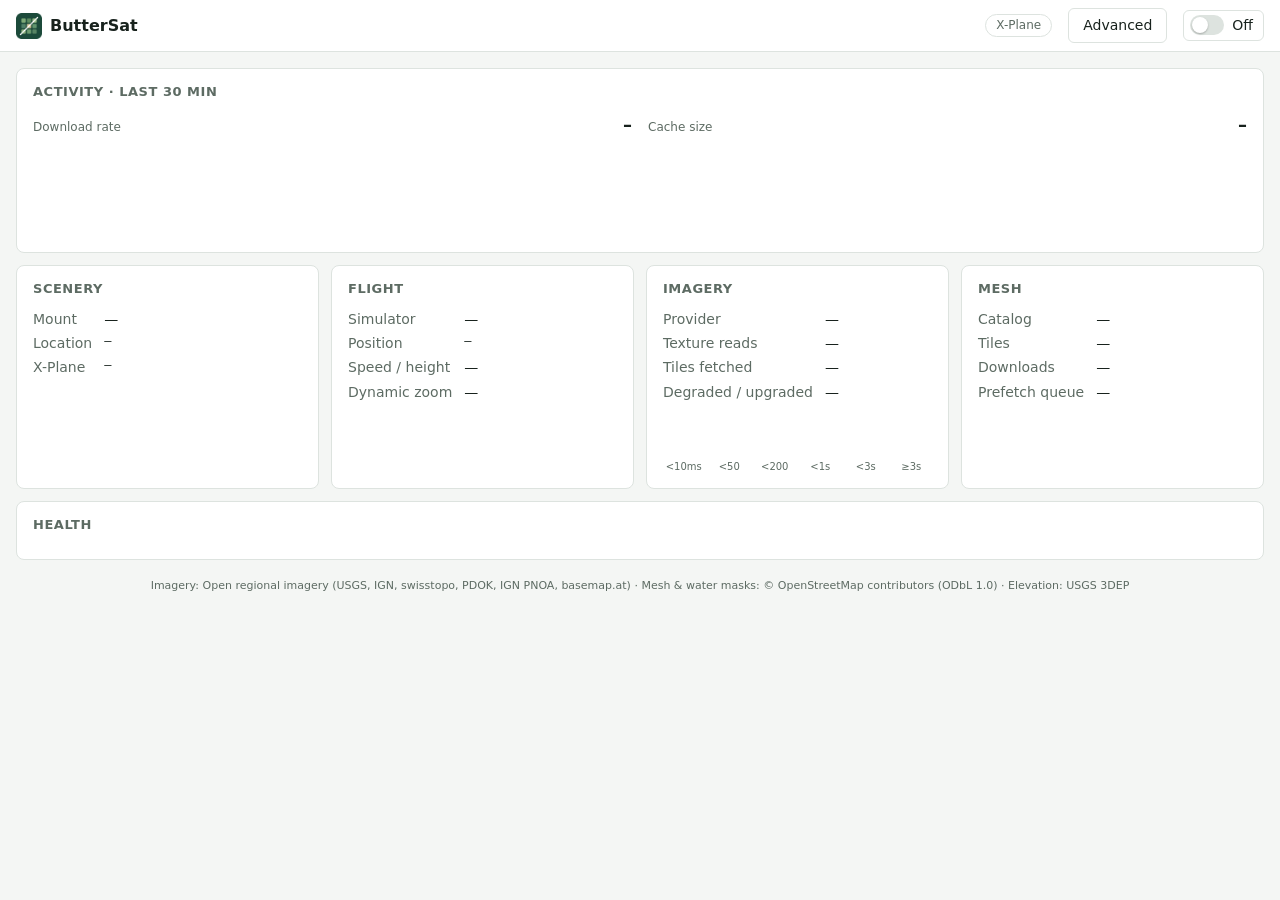
==== commit c1d3415e: "One On/Off switch: off unmounts, disables our scenery_packs.ini entry, stops the daemon - startup.en" ====
--- a/crates/xof-ui/ui/index.html
+++ b/crates/xof-ui/ui/index.html
@@ -11,12 +11,12 @@
   <header class="topbar">
     <div class="brand"><img src="icon.png" alt=""><span>ButterSat</span></div>
     <div class="pills">
-      <span class="pill" id="pill-daemon" title="Background daemon">daemon</span>
-      <span class="pill" id="pill-mount" title="Scenery mount">mount</span>
       <span class="pill" id="pill-sim" title="X-Plane 12 Web API">X-Plane</span>
     </div>
     <button id="btn-advanced" title="Show every page: map, flight preparation, packs, settings, logs">Advanced</button>
-    <button id="btn-mount" class="primary">Mount</button>
+    <button id="power" class="switch" role="switch" aria-checked="false" title="Turn ButterSat on or off">
+      <span class="track"><span class="knob"></span></span><span id="power-label">Off</span>
+    </button>
   </header>
 
   <nav class="side">
@@ -36,6 +36,11 @@
         <button type="button" id="btn-update" class="primary">Install update</button>
       </div>
       <div id="banner" class="banner hidden"></div>
+      <div id="off-card" class="card off hidden">
+        <h2>ButterSat is off</h2>
+        <p>X-Plane uses its own scenery. Turn ButterSat on to stream photo scenery and meshes; it adds its entry to scenery_packs.ini again.</p>
+        <button type="button" class="primary" id="btn-turn-on">Turn on</button>
+      </div>
       <div class="card activity">
         <h3>Activity <span class="muted">· last 30 min</span></h3>
         <div class="charts">
@@ -203,12 +208,9 @@
         <label>Catalog mirrors (one per line)<textarea name="mesh.mirrors" rows="2"></textarea></label>
         <label>Trusted catalog keys (one per line)<textarea name="mesh.public_keys" rows="2" class="mono"></textarea></label>
 
-        <h3>X-Plane and mount</h3>
+        <h3>X-Plane</h3>
         <label>X-Plane 12 folder<input name="xplane.path" placeholder="auto-detected"></label>
-        <label>Mount point<input name="mount.path" placeholder="&lt;X-Plane&gt;/Custom Scenery/z_buttersat"></label>
-        <label class="check"><input type="checkbox" name="mount.auto_mount"> Mount when the daemon starts</label>
-        <label class="check"><input type="checkbox" name="mount.manage_scenery_packs"> Keep the scenery_packs.ini entry up to date</label>
-        <label class="check"><input type="checkbox" name="startup.start_at_login"> Start the ButterSat service when I log in</label>
+        <label class="check"><input type="checkbox" name="startup.start_at_login"> Start ButterSat when I log in (only while it is on)</label>
 
         <div class="row end"><span id="settings-result" class="result"></span><button class="primary">Save</button></div>
       </form>
--- a/crates/xof-ui/ui/app.css
+++ b/crates/xof-ui/ui/app.css
@@ -134,6 +134,21 @@
   color: var(--ink);
   cursor: pointer;
 }
+.switch { display: flex; align-items: center; gap: 8px; padding: 4px 10px 4px 6px; min-width: 76px; }
+.switch .track {
+  width: 34px; height: 20px; border-radius: 999px; background: var(--line);
+  position: relative; transition: background .15s;
+}
+.switch .knob {
+  position: absolute; top: 2px; left: 2px; width: 16px; height: 16px; border-radius: 50%;
+  background: var(--panel); box-shadow: 0 1px 2px rgba(0,0,0,.25); transition: left .15s;
+}
+.switch[aria-checked="true"] .track { background: var(--ok); }
+.switch[aria-checked="true"] .knob { left: 16px; }
+.switch.busy .track { opacity: .5; }
+.card.off h2 { margin: 0 0 6px; font-size: 18px; }
+.card.off p { margin: 0 0 14px; color: var(--muted); max-width: 46ch; }
+body.off #overview > :not(#off-card):not(#update-banner) { display: none; }
 button.primary { background: var(--accent); color: var(--accent-ink); border-color: var(--accent); }
 button:disabled { opacity: .6; cursor: default; }
 input, select, textarea {
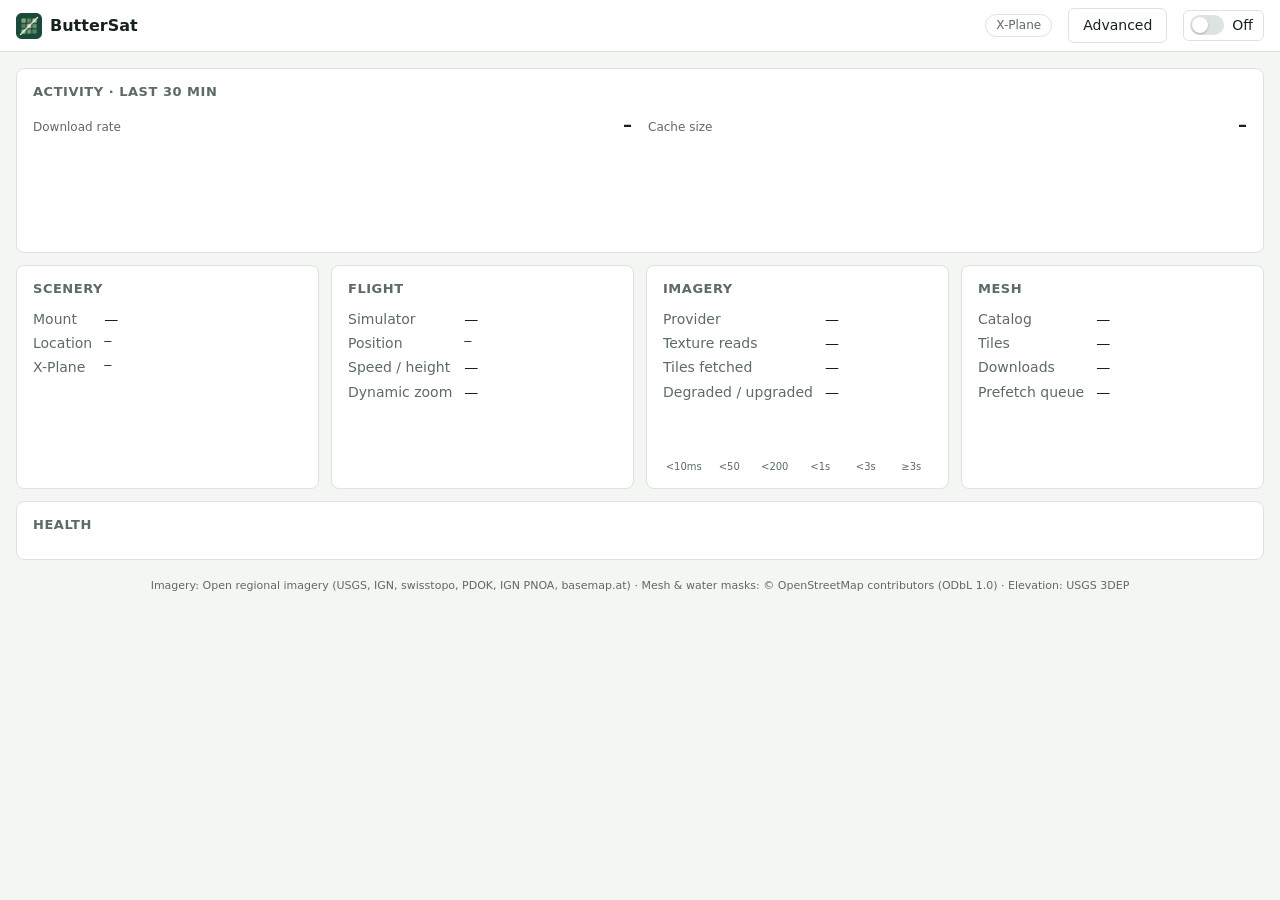
==== commit 70d2a11e: "Settings: clarify start-at-login wording Co-Authored-By: Claude Opus 5.5 <noreply@anthropic.com> Cla" ====
--- a/crates/xof-ui/ui/index.html
+++ b/crates/xof-ui/ui/index.html
@@ -210,7 +210,7 @@
 
         <h3>X-Plane</h3>
         <label>X-Plane 12 folder<input name="xplane.path" placeholder="auto-detected"></label>
-        <label class="check"><input type="checkbox" name="startup.start_at_login"> Start ButterSat when I log in (only while it is on)</label>
+        <label class="check"><input type="checkbox" name="startup.start_at_login"> Start ButterSat when I log in (only if the On switch on the top right of this window is on)</label>
 
         <div class="row end"><span id="settings-result" class="result"></span><button class="primary">Save</button></div>
       </form>
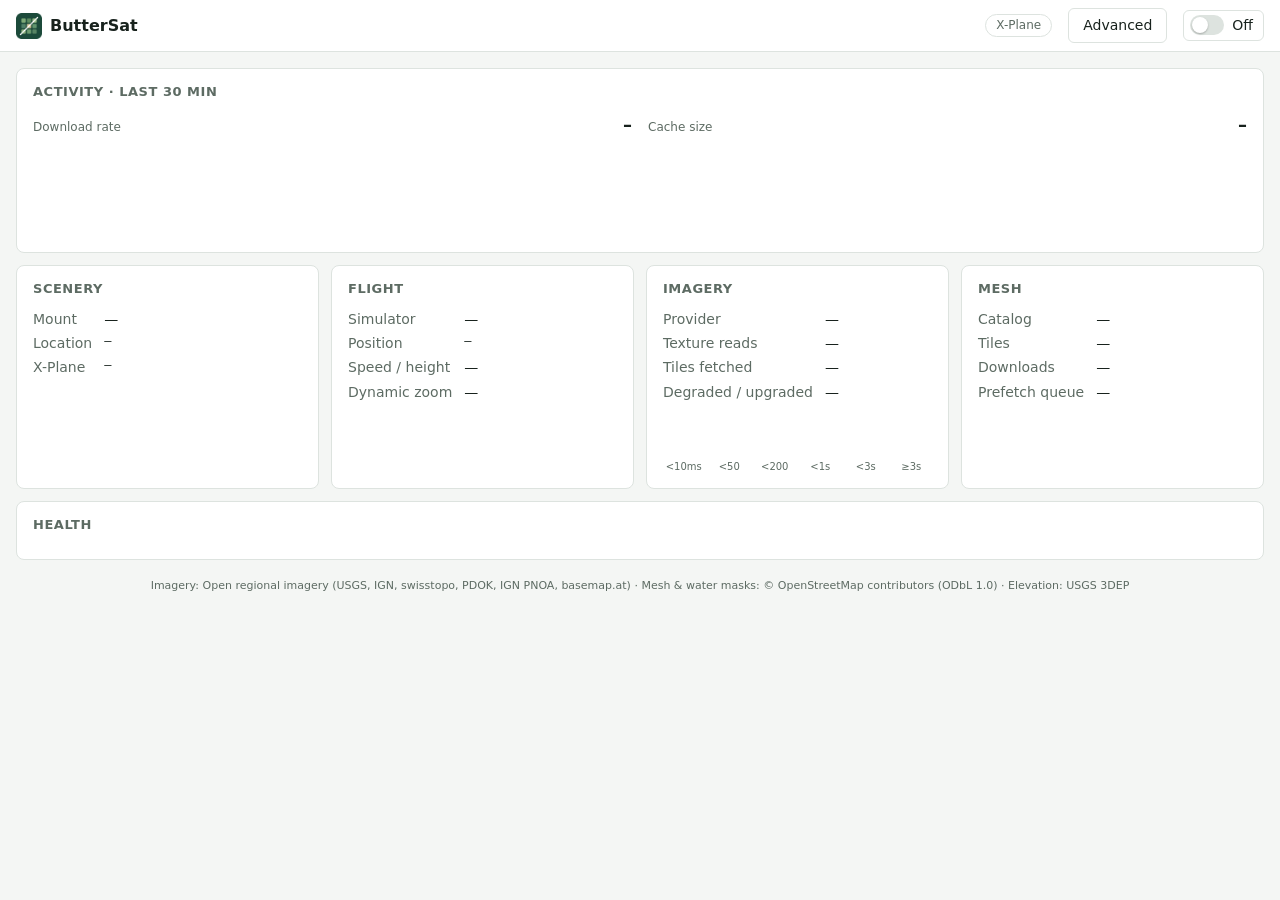
==== commit 57d74125: "Automatic updates: check at start and every 6 h, install when X-Plane is not running One NSIS update" ====
--- a/crates/xof-ui/ui/index.html
+++ b/crates/xof-ui/ui/index.html
@@ -211,6 +211,7 @@
         <h3>X-Plane</h3>
         <label>X-Plane 12 folder<input name="xplane.path" placeholder="auto-detected"></label>
         <label class="check"><input type="checkbox" name="startup.start_at_login"> Start ButterSat when I log in (only if the On switch on the top right of this window is on)</label>
+        <label class="check"><input type="checkbox" name="startup.auto_update"> Install ButterSat updates automatically (never while X-Plane is running)</label>
 
         <div class="row end"><span id="settings-result" class="result"></span><button class="primary">Save</button></div>
       </form>
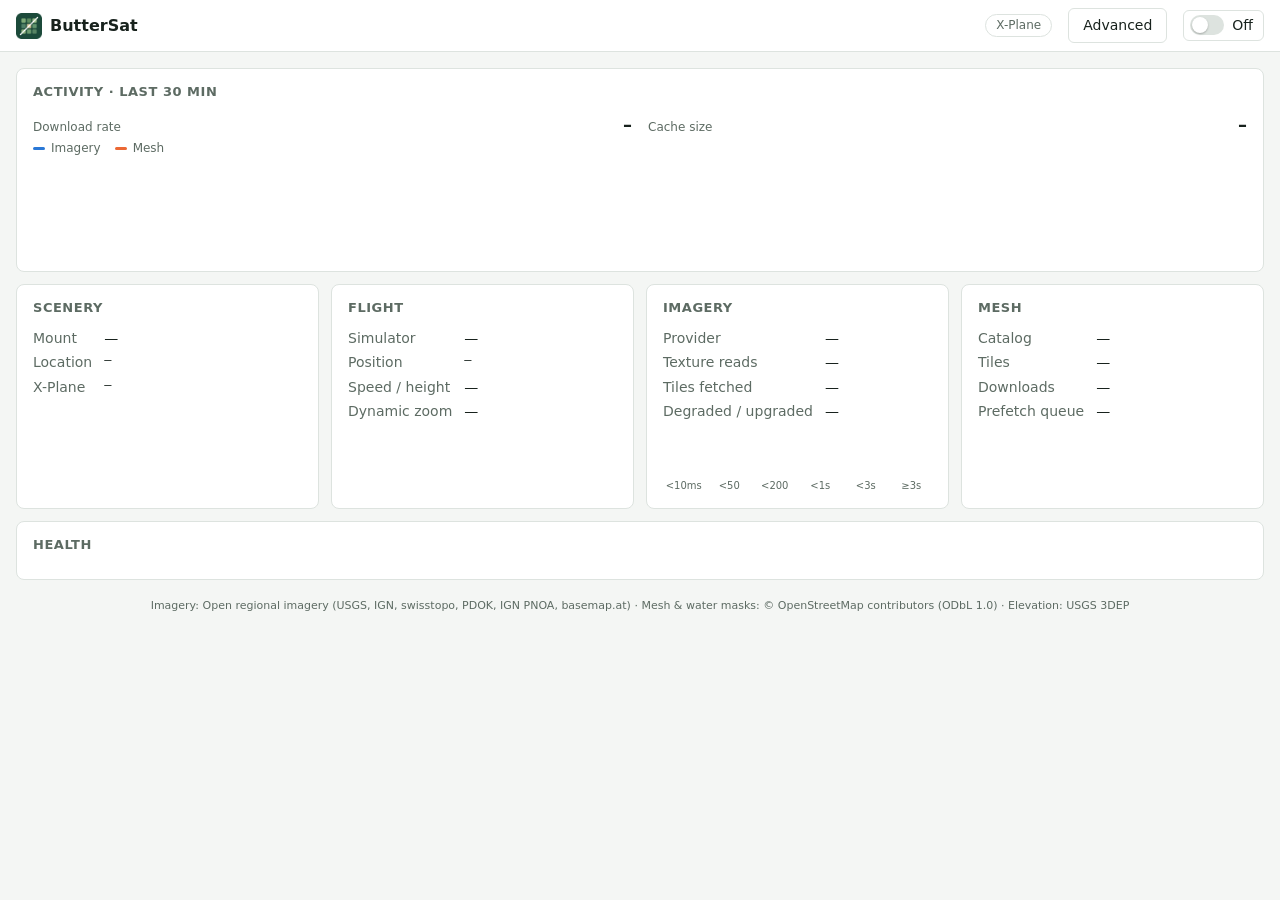
==== commit 99de8dfd: "Release 0.1.4: activity chart splits imagery and mesh; updater shows progress, one install at a time" ====
--- a/crates/xof-ui/ui/index.html
+++ b/crates/xof-ui/ui/index.html
@@ -46,6 +46,7 @@
         <div class="charts">
           <figure class="chart" id="ch-rate" aria-label="Download rate over the last 30 minutes">
             <figcaption><span class="label">Download rate</span><span class="value" id="v-rate">–</span></figcaption>
+            <div class="chart-legend" aria-hidden="true"><span class="s-imagery">Imagery</span><span class="s-mesh">Mesh</span></div>
             <svg role="img"></svg>
             <div class="tip hidden"></div>
           </figure>
--- a/crates/xof-ui/ui/app.css
+++ b/crates/xof-ui/ui/app.css
@@ -1,5 +1,6 @@
 :root {
   --series-rate: #2a78d6;
+  --series-mesh: #eb6834;
   --series-cache: #1baf7a;
   --bg: #f4f6f4;
   --panel: #ffffff;
@@ -17,6 +18,7 @@
 @media (prefers-color-scheme: dark) {
   :root {
     --series-rate: #3987e5;
+    --series-mesh: #d95926;
     --series-cache: #199e70;
     --bg: #111614;
     --panel: #18201c;
@@ -115,8 +117,19 @@
   background: var(--panel); border: 1px solid var(--line); border-radius: 6px;
   padding: 2px 8px; font-size: 12px; white-space: nowrap; font-variant-numeric: tabular-nums;
 }
-#ch-rate .series { stroke: var(--series-rate); }
-#ch-rate .area, #ch-rate .dot { fill: var(--series-rate); }
+/* Download rate: imagery (categorical slot 1) and mesh (slot 2); the pair
+   passes the dataviz palette checks in both modes (CVD dE >= 24). */
+#ch-rate .series.s-imagery { stroke: var(--series-rate); }
+#ch-rate .series.s-mesh { stroke: var(--series-mesh); }
+#ch-rate .dot.s-imagery { fill: var(--series-rate); }
+#ch-rate .dot.s-mesh { fill: var(--series-mesh); }
+.chart-legend { display: flex; gap: 14px; margin: -2px 0 4px; font-size: 12px; color: var(--muted); }
+.chart-legend span::before {
+  content: ""; display: inline-block; width: 12px; height: 3px; border-radius: 2px;
+  margin-right: 6px; vertical-align: middle;
+}
+.chart-legend .s-imagery::before { background: var(--series-rate); }
+.chart-legend .s-mesh::before { background: var(--series-mesh); }
 #ch-cache .series { stroke: var(--series-cache); }
 #ch-cache .area, #ch-cache .dot { fill: var(--series-cache); }
 dl { display: grid; grid-template-columns: max-content 1fr; gap: 4px 12px; margin: 0; }
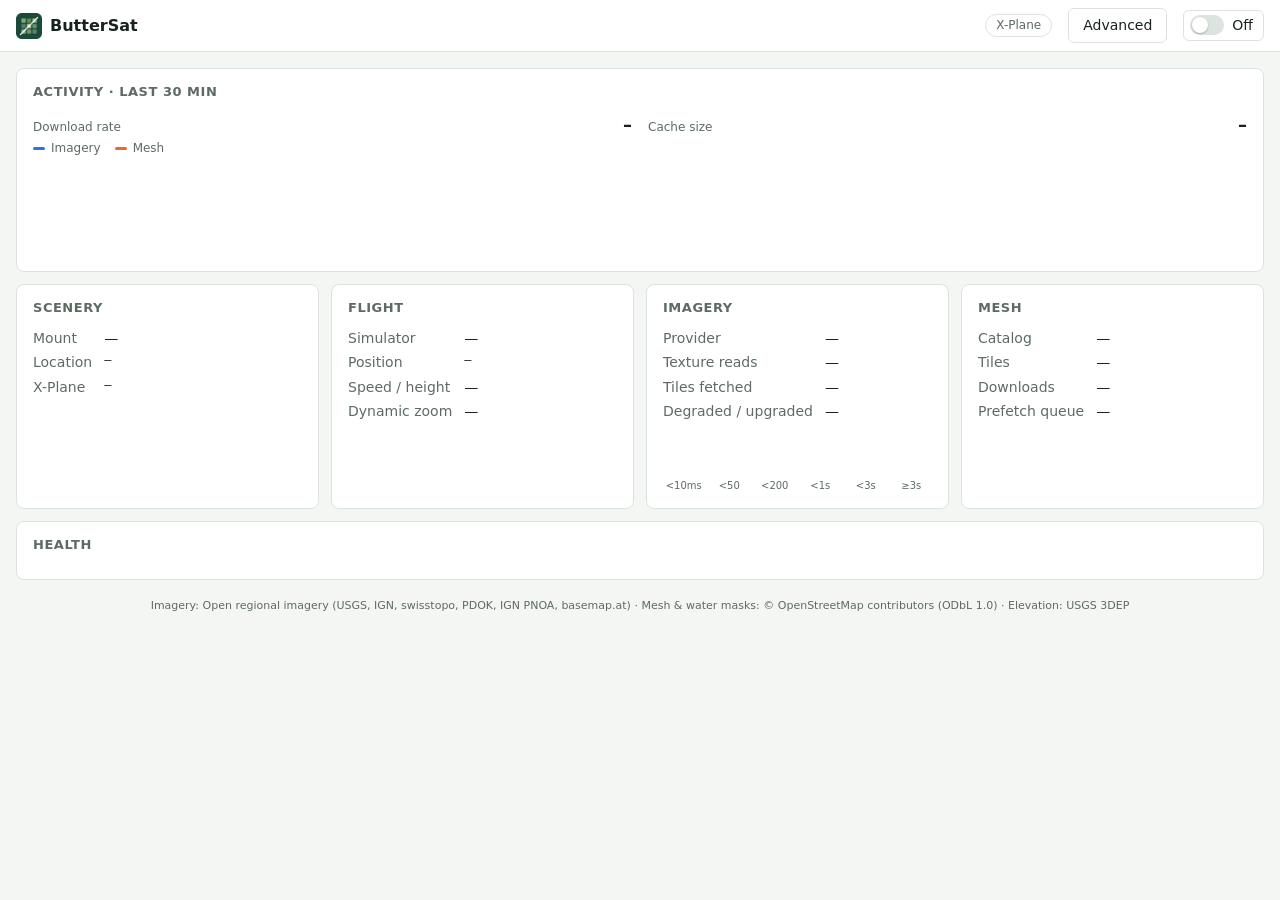
==== commit f83b19d2: "Logs page: history from the log file and a Copy log button for support - log_tail command reads the " ====
--- a/crates/xof-ui/ui/index.html
+++ b/crates/xof-ui/ui/index.html
@@ -219,7 +219,14 @@
     </section>
 
     <section id="logs" class="view">
-      <div class="card wide"><h3>Daemon log</h3><pre id="log" class="log"></pre></div>
+      <div class="card wide">
+        <div class="row between">
+          <h3>Daemon log</h3>
+          <div class="row"><span id="log-copied" class="result"></span><button type="button" id="btn-copy-log" class="primary">Copy log</button></div>
+        </div>
+        <p class="muted small">Asking for help on Discord? Copy the log and paste it into your message.</p>
+        <pre id="log" class="log"></pre>
+      </div>
     </section>
 
     <section id="about" class="view">
--- a/crates/xof-ui/ui/app.css
+++ b/crates/xof-ui/ui/app.css
@@ -229,3 +229,6 @@
   color: var(--muted);
   text-align: center;
 }
+
+.row.between { justify-content: space-between; align-items: center; }
+.small { font-size: 13px; margin: 0 0 8px; }
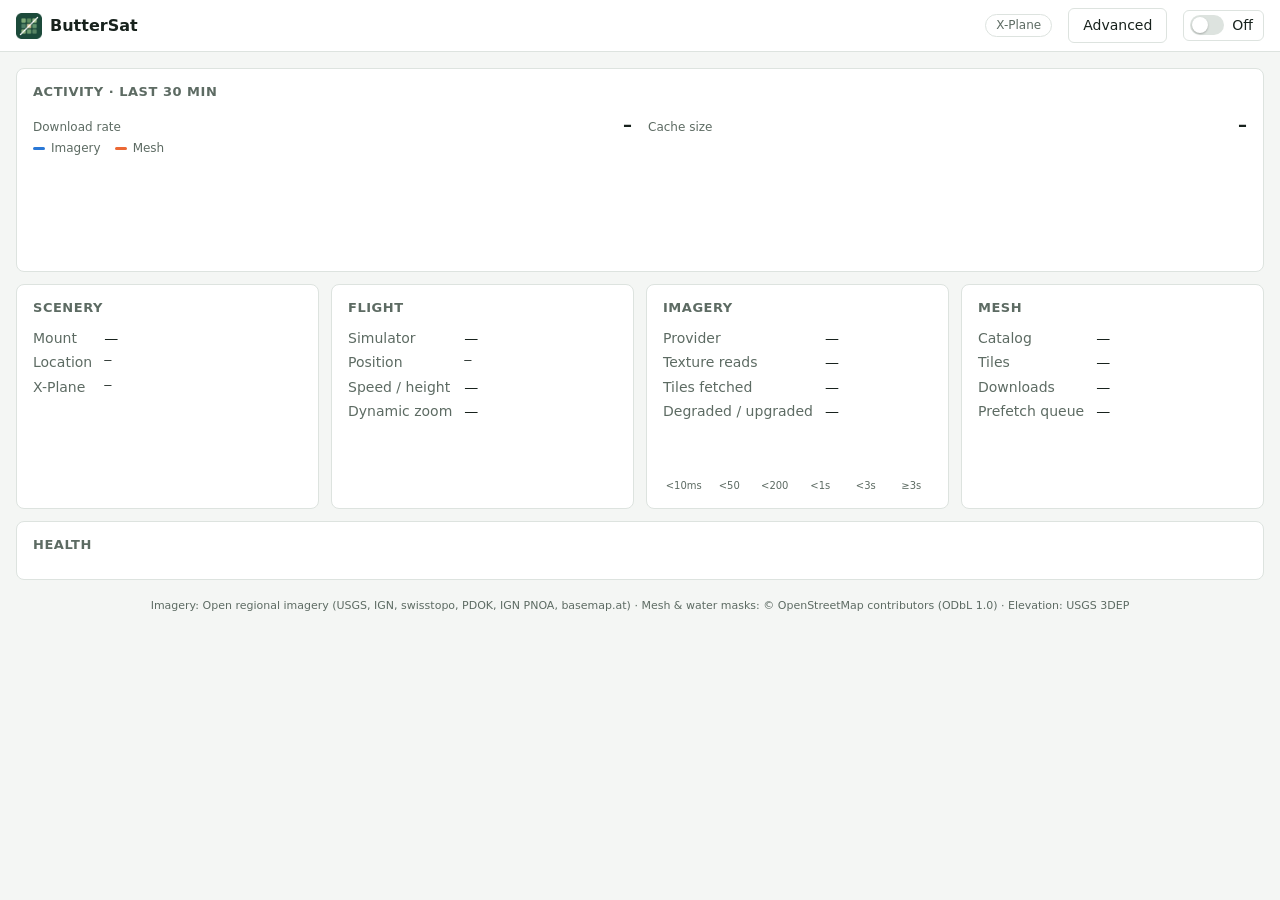
==== commit 5133259b: "Night textures: town lights on the photo at night X-Plane 12's own terrain glows at night where it i" ====
--- a/crates/xof-ui/ui/index.html
+++ b/crates/xof-ui/ui/index.html
@@ -202,10 +202,20 @@
         <label class="check"><input type="checkbox" name="prefetch.dynamic_zoom"> Dynamic zoom: lower resolution at cruise</label>
         <label>Dynamic zoom above (ft AGL)<input type="number" name="prefetch.dynamic_zoom_agl_ft" min="1000" max="45000" step="500"></label>
         <label>SimBrief user<input name="simbrief.user" placeholder="optional"></label>
+        <label class="check"><input type="checkbox" name="simbrief.prepare_departure"> Prepare the departure area as soon as I generate a SimBrief flight plan (checks every 5 minutes, not while X-Plane is running)</label>
 
         <h3>Meshes</h3>
         <label class="check"><input type="checkbox" name="mesh.enabled"> Stream meshes from the catalog</label>
         <label>Mesh cache size (GB)<input type="number" name="mesh.cache_size_gb" min="1" max="2000"></label>
+        <label>Town lights at night
+          <select name="night.lights">
+            <option value="normal">Normal</option>
+            <option value="soft">Soft</option>
+            <option value="strong">Strong</option>
+            <option value="off">Off (towns on the photo stay dark at night)</option>
+          </select>
+        </label>
+        <p class="muted small">Street lamps and windows drawn along X-Plane's own roads, read from your X-Plane 12 Global Scenery. Applies the next time X-Plane starts.</p>
         <label>Catalog mirrors (one per line)<textarea name="mesh.mirrors" rows="2"></textarea></label>
         <label>Trusted catalog keys (one per line)<textarea name="mesh.public_keys" rows="2" class="mono"></textarea></label>
 
